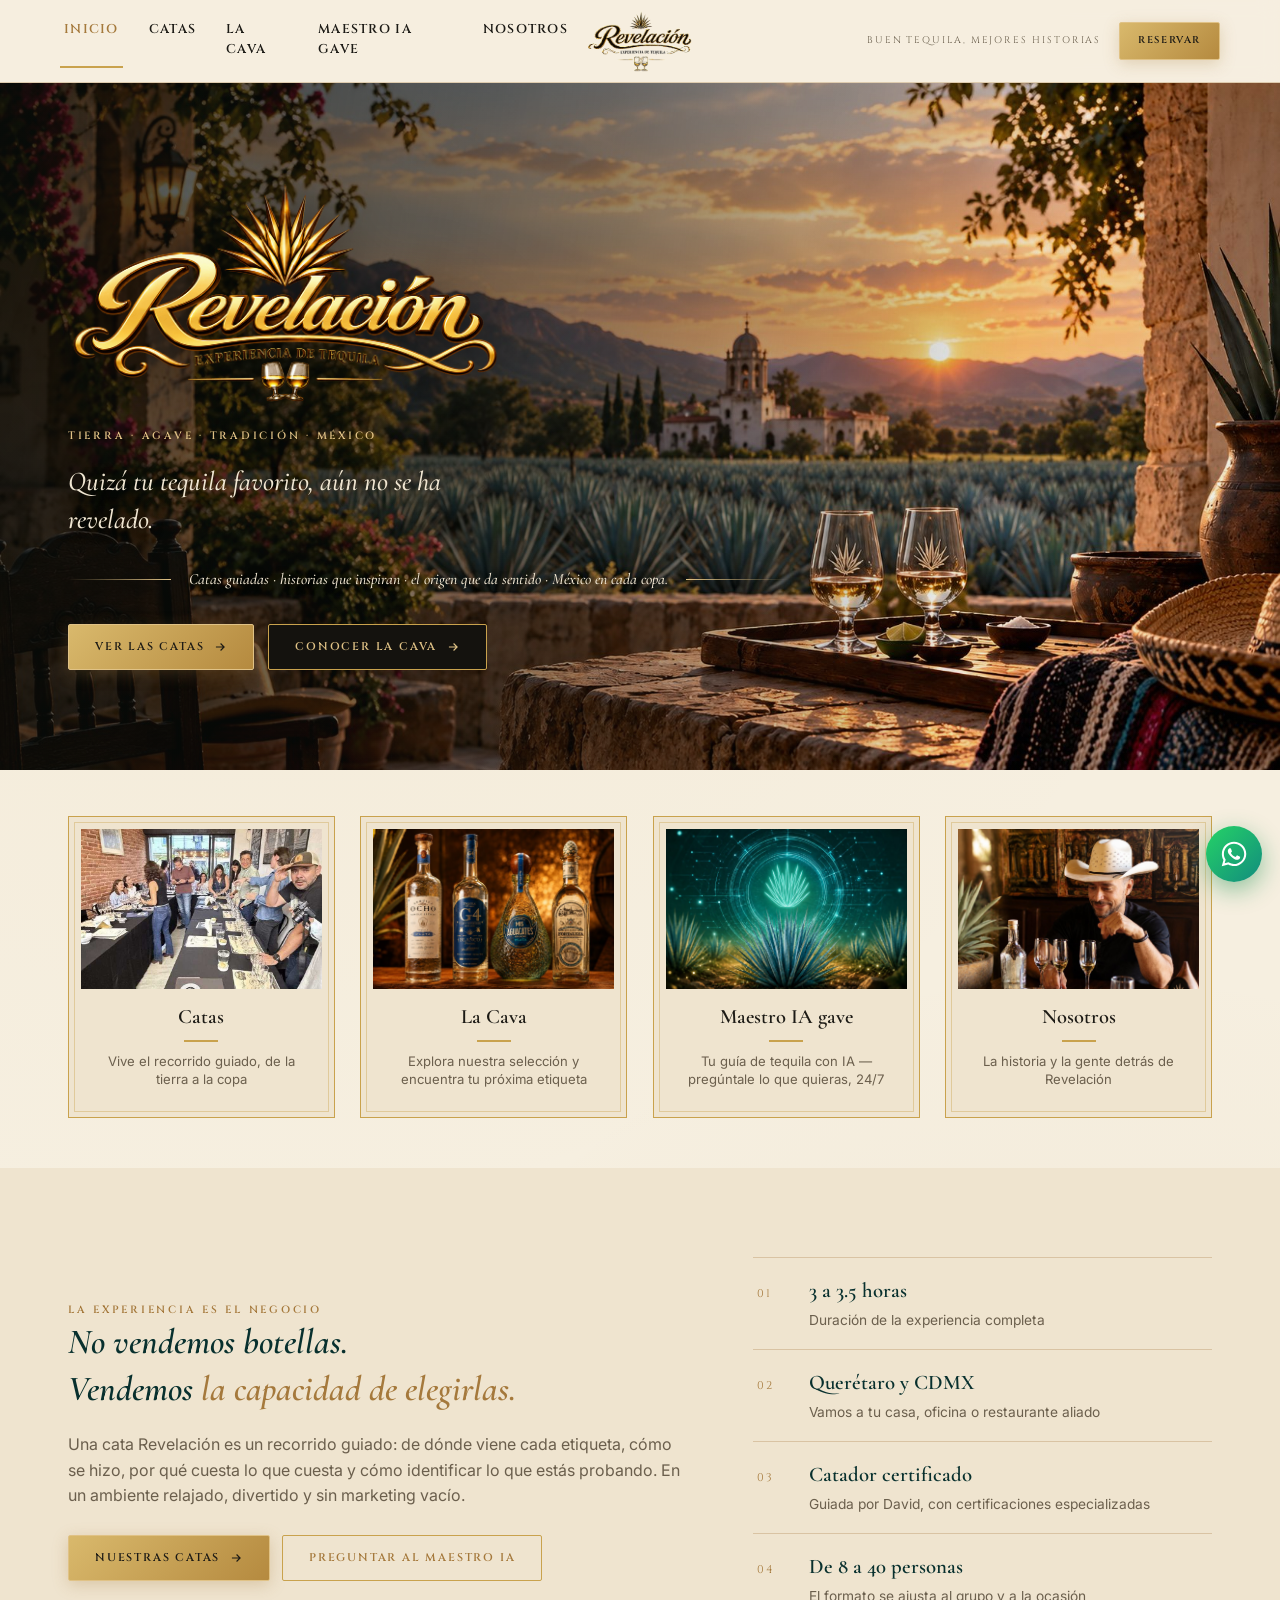
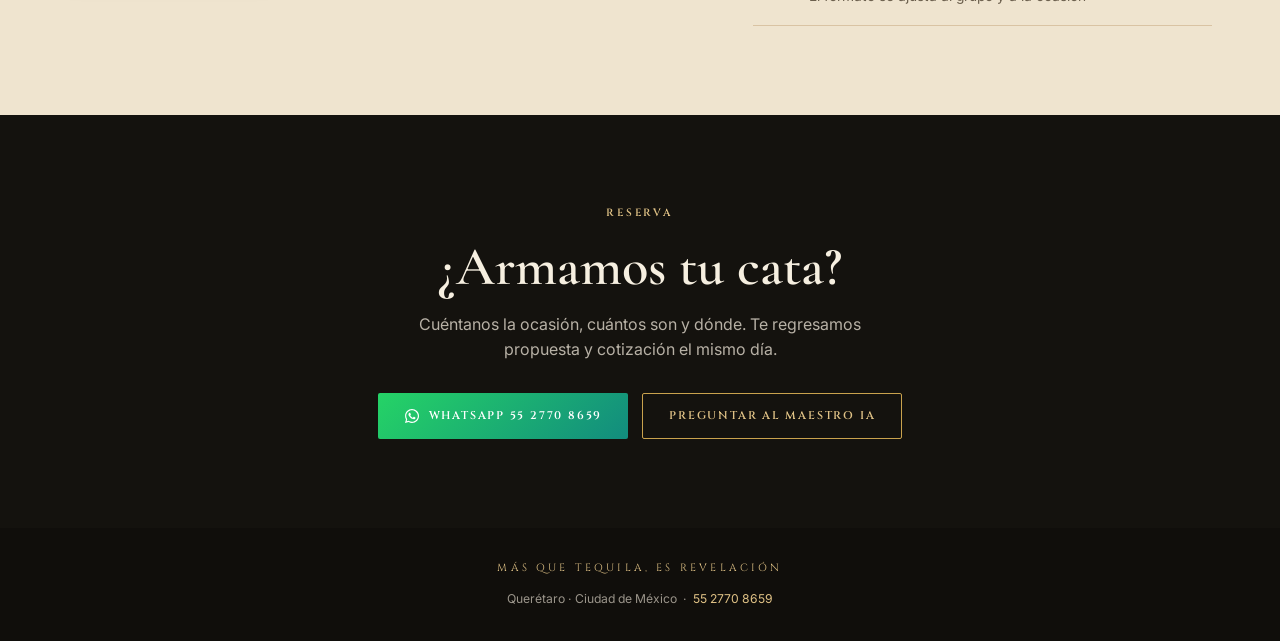
==== index.html @ cdc4728d "Add files via upload" ====
<!DOCTYPE html>
<html lang="es-MX">
<head>
<meta charset="UTF-8">
<meta name="viewport" content="width=device-width, initial-scale=1.0">
<title>Revelación — Experiencia de Tequila</title>
<meta name="description" content="Catas de tequila privadas, corporativas y a la medida en Querétaro y CDMX. Etiquetas con historia, carácter y origen.">
<link rel="canonical" href="https://www.revelacion.mx/">
<meta property="og:type" content="website">
<meta property="og:url" content="https://www.revelacion.mx/">
<meta property="og:title" content="Revelación — Experiencia de Tequila">
<meta property="og:description" content="Catas de tequila privadas, corporativas y a la medida en Querétaro y CDMX. Etiquetas con historia, carácter y origen.">
<meta property="og:image" content="https://www.revelacion.mx/images/whatsapp-thumbnail.jpg">
<meta property="og:image:width" content="1756">
<meta property="og:image:height" content="920">
<meta property="og:locale" content="es_MX">
<meta name="twitter:card" content="summary_large_image">
<meta name="twitter:title" content="Revelación — Experiencia de Tequila">
<meta name="twitter:description" content="Catas de tequila privadas, corporativas y a la medida en Querétaro y CDMX. Etiquetas con historia, carácter y origen.">
<meta name="twitter:image" content="https://www.revelacion.mx/images/whatsapp-thumbnail.jpg">
<link rel="preconnect" href="https://fonts.googleapis.com">
<link rel="preconnect" href="https://fonts.gstatic.com" crossorigin>
<link href="https://fonts.googleapis.com/css2?family=Cormorant+Garamond:ital,wght@0,500;0,600;0,700;1,500;1,600;1,700&family=Inter:wght@400;500;600;700&family=Cinzel:wght@500;600&display=swap" rel="stylesheet">
<link rel="stylesheet" href="./estilo.css">
</head>
<body>

<header>
  <div class="nav">
    <nav class="nav-links">
      <a href="index.html" class="on">Inicio</a>
      <a href="experiencias-cata.html">Catas</a>
      <a href="https://cavarevelacion.netlify.app/" target="_blank" rel="noopener">La Cava</a>
      <a href="maestro-ia-agave.html">Maestro IA gave</a>
      <a href="por-que-existimos.html">Nosotros</a>
    </nav>
    <a class="nav-logo" href="index.html"><img src="./images/logo-revelacion.png" alt="Revelación — Experiencia de Tequila"></a>
    <div class="nav-right">
      <span class="nav-tag">Buen tequila, mejores historias</span>
      <a class="btn btn-gold btn-sm" href="https://wa.me/525527708659" target="_blank" rel="noopener">Reservar</a>
      <button class="menu-btn" id="menuBtn" aria-label="Menú"><span></span><span></span><span></span></button>
    </div>
  </div>
  <div id="mobile-menu">
    <a href="index.html">Inicio</a>
    <a href="experiencias-cata.html">Catas y experiencias</a>
    <a href="https://cavarevelacion.netlify.app/" target="_blank" rel="noopener">La Cava</a>
    <a href="maestro-ia-agave.html">Maestro IA gave</a>
    <a href="por-que-existimos.html">Por qué existimos</a>
    <a href="https://wa.me/525527708659" target="_blank" rel="noopener">Reservar por WhatsApp</a>
  </div>
</header>

<!-- ================= HERO ================= -->
<section class="hero tall" style="background-image:linear-gradient(100deg,rgba(10,14,10,.78) 0%,rgba(10,14,10,.46) 44%,rgba(10,14,10,.06) 76%),url(./images/hero-terraza.jpg)">
  <div class="hero-inner">
    <img class="hero-logo" src="./images/logo-hero.png" alt="Revelación — Experiencia de Tequila">
    <div class="eyebrow">Tierra · Agave · Tradición · México</div>
    <h1 class="sr-only">Catas de tequila</h1>
    <p class="lede">Quizá tu tequila favorito, aún no se ha revelado.</p>
    <div class="hero-divider"><span class="ln l"></span><span class="txt">Catas guiadas &middot; historias que inspiran &middot; el origen que da sentido &middot; M&eacute;xico en cada copa.</span><span class="ln r"></span></div>
    <div class="hero-cta">
      <a class="btn btn-gold" href="experiencias-cata.html">Ver las catas
        <svg viewBox="0 0 24 24" fill="none" stroke="currentColor" stroke-width="2"><path d="M5 12h14M13 6l6 6-6 6"/></svg>
      </a>
      <a class="btn btn-dark" href="https://cavarevelacion.netlify.app/" target="_blank" rel="noopener">Conocer la cava
        <svg viewBox="0 0 24 24" fill="none" stroke="currentColor" stroke-width="2"><path d="M5 12h14M13 6l6 6-6 6"/></svg>
      </a>
    </div>
  </div>
</section>

<!-- ================= ACCESOS ================= -->
<div class="quick">
  <div class="wrap">
    <div class="quick-grid">
      <a class="qcard" href="experiencias-cata.html">
        <div class="ph" style="background-image:url(./images/cata-mesa-invitados.jpg)"></div>
        <div class="lbl">Catas</div><div class="dash"></div>
        <div class="sub">Vive el recorrido guiado, de la tierra a la copa</div>
      </a>
      <a class="qcard" href="https://cavarevelacion.netlify.app/" target="_blank" rel="noopener">
        <div class="ph" style="background-image:url(./images/nuestra_cava.jpg);background-position:center 35%"></div>
        <div class="lbl">La Cava</div><div class="dash"></div>
        <div class="sub">Explora nuestra selección y encuentra tu próxima etiqueta</div>
      </a>
      <a class="qcard" href="maestro-ia-agave.html">
        <div class="ph" style="background-image:url(./images/maestro_ia_agave.jpg);background-position:center 55%"></div>
        <div class="lbl">Maestro IA gave</div><div class="dash"></div>
        <div class="sub">Tu guía de tequila con IA — pregúntale lo que quieras, 24/7</div>
      </a>
      <a class="qcard" href="por-que-existimos.html">
        <div class="ph" style="background-image:url(./images/porque_existimos.jpg);background-position:center 30%"></div>
        <div class="lbl">Nosotros</div><div class="dash"></div>
        <div class="sub">La historia y la gente detrás de Revelación</div>
      </a>
    </div>
  </div>
</div>

<!-- ================= TESIS (única banda de scroll) ================= -->
<section class="band band-alt">
  <div class="wrap tesis">
    <div>
      <div class="eyebrow">La experiencia es el negocio</div>
      <blockquote>No vendemos botellas.<br>Vendemos <em>la capacidad de elegirlas.</em></blockquote>
      <p class="body">Una cata Revelación es un recorrido guiado: de dónde viene cada etiqueta, cómo se hizo, por qué cuesta lo que cuesta y cómo identificar lo que estás probando. En un ambiente relajado, divertido y sin marketing vacío.</p>
      <div style="margin-top:26px;display:flex;gap:12px;flex-wrap:wrap">
        <a class="btn btn-gold" href="experiencias-cata.html">Nuestras catas
          <svg viewBox="0 0 24 24" fill="none" stroke="currentColor" stroke-width="2"><path d="M5 12h14M13 6l6 6-6 6"/></svg>
        </a>
        <a class="btn btn-ghost" href="maestro-ia-agave.html">Preguntar al Maestro IA</a>
      </div>
    </div>
    <div class="facts">
      <div class="fact"><span class="n">01</span><div><strong>3 a 3.5 horas</strong><span>Duración de la experiencia completa</span></div></div>
      <div class="fact"><span class="n">02</span><div><strong>Querétaro y CDMX</strong><span>Vamos a tu casa, oficina o restaurante aliado</span></div></div>
      <div class="fact"><span class="n">03</span><div><strong>Catador certificado</strong><span>Guiada por David, con certificaciones especializadas</span></div></div>
      <div class="fact"><span class="n">04</span><div><strong>De 8 a 40 personas</strong><span>El formato se ajusta al grupo y a la ocasión</span></div></div>
    </div>
  </div>
</section>

<!-- ================= CTA FINAL ================= -->
<section class="band-ink">
  <div class="wrap cta-final">
    <div class="eyebrow">Reserva</div>
    <h2>¿Armamos tu cata?</h2>
    <p>Cuéntanos la ocasión, cuántos son y dónde. Te regresamos propuesta y cotización el mismo día.</p>
    <div class="row">
      <a class="btn btn-wsp" href="https://wa.me/525527708659?text=Hola%2C%20quiero%20informaci%C3%B3n%20de%20una%20cata%20Revelaci%C3%B3n" target="_blank" rel="noopener">
        <svg viewBox="0 0 448 512" fill="#fff" style="width:16px;height:16px"><path d="M380.9 97.1C339 55.1 283.2 32 223.9 32c-122.4 0-222 99.6-222 222 0 39.1 10.2 77.3 29.6 111L0 480l117.7-30.9c32.4 17.7 68.9 27 106.1 27h.1c122.3 0 224.1-99.6 224.1-222 0-59.3-25.2-115-67.1-157zm-157 341.6c-33.2 0-65.7-8.9-94-25.7l-6.7-4-69.8 18.3L72 359.6l-4.4-7c-18.5-29.4-28.2-63.3-28.2-98.2 0-101.7 82.8-184.5 184.6-184.5 49.3 0 95.6 19.2 130.4 54.1 34.8 34.9 56.2 81.2 56.1 130.5 0 101.8-84.9 184.6-186.6 184.6zm101.2-138.2c-5.5-2.8-32.8-16.2-37.9-18-5.1-1.9-8.8-2.8-12.5 2.8-3.7 5.6-14.3 18-17.6 21.8-3.2 3.7-6.5 4.2-12 1.4-32.6-16.3-54-29.1-75.5-66-5.7-9.8 5.7-9.1 16.3-30.3 1.8-3.7.9-6.9-.5-9.7-1.4-2.8-12.5-30.1-17.1-41.2-4.5-10.8-9.1-9.3-12.5-9.5-3.2-.2-6.9-.2-10.6-.2-3.7 0-9.7 1.4-14.8 6.9-5.1 5.6-19.4 19-19.4 46.3 0 27.3 19.9 53.7 22.6 57.4 2.8 3.7 39.1 59.7 94.8 83.8 35.2 15.2 49 16.5 66.6 13.9 10.7-1.6 32.8-13.4 37.4-26.4 4.6-13 4.6-24.1 3.2-26.4-1.3-2.5-5-3.9-10.5-6.6z"/></svg>
        WhatsApp 55 2770 8659
      </a>
      <a class="btn btn-dark" href="maestro-ia-agave.html" style="border-color:var(--gold)">Preguntar al Maestro IA</a>
    </div>
  </div>
</section>

<footer>
  <div class="wrap">
    <div class="lockup">Más que tequila, es Revelación</div>
    <div class="meta">Querétaro · Ciudad de México &nbsp;·&nbsp; <a href="https://wa.me/525527708659" target="_blank" rel="noopener">55 2770 8659</a></div>
  </div>
</footer>

<a class="wsp-float" href="https://wa.me/525527708659" target="_blank" rel="noopener" aria-label="WhatsApp">
  <svg viewBox="0 0 448 512"><path d="M380.9 97.1C339 55.1 283.2 32 223.9 32c-122.4 0-222 99.6-222 222 0 39.1 10.2 77.3 29.6 111L0 480l117.7-30.9c32.4 17.7 68.9 27 106.1 27h.1c122.3 0 224.1-99.6 224.1-222 0-59.3-25.2-115-67.1-157zm-157 341.6c-33.2 0-65.7-8.9-94-25.7l-6.7-4-69.8 18.3L72 359.6l-4.4-7c-18.5-29.4-28.2-63.3-28.2-98.2 0-101.7 82.8-184.5 184.6-184.5 49.3 0 95.6 19.2 130.4 54.1 34.8 34.9 56.2 81.2 56.1 130.5 0 101.8-84.9 184.6-186.6 184.6zm101.2-138.2c-5.5-2.8-32.8-16.2-37.9-18-5.1-1.9-8.8-2.8-12.5 2.8-3.7 5.6-14.3 18-17.6 21.8-3.2 3.7-6.5 4.2-12 1.4-32.6-16.3-54-29.1-75.5-66-5.7-9.8 5.7-9.1 16.3-30.3 1.8-3.7.9-6.9-.5-9.7-1.4-2.8-12.5-30.1-17.1-41.2-4.5-10.8-9.1-9.3-12.5-9.5-3.2-.2-6.9-.2-10.6-.2-3.7 0-9.7 1.4-14.8 6.9-5.1 5.6-19.4 19-19.4 46.3 0 27.3 19.9 53.7 22.6 57.4 2.8 3.7 39.1 59.7 94.8 83.8 35.2 15.2 49 16.5 66.6 13.9 10.7-1.6 32.8-13.4 37.4-26.4 4.6-13 4.6-24.1 3.2-26.4-1.3-2.5-5-3.9-10.5-6.6z"/></svg>
</a>

<script>
  var mb=document.getElementById('menuBtn'),mm=document.getElementById('mobile-menu');
  mb.addEventListener('click',function(){mm.classList.toggle('open')});
</script>
</body>
</html>
---- estilo.css ----
/* ============================================================
   Revelación — hoja de estilo compartida del portal
   Se usa en index.html, experiencias-cata.html, por-que-existimos.html
   ============================================================ */
:root{
  --cream:#f6efe0; --cream-2:#efe4cf; --cream-3:#e6d8bd;
  --ink:#1c1a15; --teal:#08302e; --teal-2:#0b4b48;
  --gold:#c9a24d; --gold-lt:#e0c286; --gold-dk:#a5793c;
  --muted:#6b5f4d; --line:rgba(165,121,60,.30);
  --maxw:1240px;
}
*{margin:0;padding:0;box-sizing:border-box}
html{-webkit-text-size-adjust:100%}
body{
  background-color:var(--cream);
  background-image:
    radial-gradient(circle at 20% 10%, rgba(201,162,77,.06) 0, transparent 45%),
    radial-gradient(circle at 85% 80%, rgba(165,121,60,.07) 0, transparent 40%);
  color:var(--ink); font-family:'Inter',system-ui,sans-serif;
  line-height:1.6; overflow-x:hidden;
}
img{max-width:100%;display:block}
a{color:inherit;text-decoration:none}

.wrap{max-width:var(--maxw);margin:0 auto;padding:0 clamp(20px,5vw,48px)}
.eyebrow{font-family:'Cinzel',serif;font-weight:600;letter-spacing:.26em;text-transform:uppercase;font-size:.66rem;color:var(--gold-dk)}
h1,h2,h3,.serif{font-family:'Cormorant Garamond',serif;font-weight:600;line-height:1.1}

/* ---------- NAV ---------- */
header{position:sticky;top:0;z-index:100;background:rgba(246,239,224,.94);backdrop-filter:blur(10px);border-bottom:1px solid var(--line)}
.nav{max-width:var(--maxw);margin:0 auto;padding:10px clamp(16px,4vw,40px);display:flex;align-items:center;justify-content:space-between;gap:16px}
.nav-links{display:flex;gap:22px;flex:1}
.nav-links a{font-family:'Cinzel',serif;font-size:.8rem;font-weight:600;letter-spacing:.1em;text-transform:uppercase;color:var(--ink);padding:6px 4px;border-bottom:2px solid transparent;transition:.25s}
.nav-links a:hover,.nav-links a.on{color:var(--gold-dk);border-bottom-color:var(--gold)}
.hero-logo{width:clamp(260px,34vw,440px);height:auto;margin-bottom:26px;filter:drop-shadow(0 6px 30px rgba(0,0,0,.55))}
.sr-only{position:absolute;width:1px;height:1px;padding:0;margin:-1px;overflow:hidden;clip:rect(0,0,0,0);white-space:nowrap;border:0}
.nav-logo{flex:0 0 auto}
.nav-logo img{height:62px;width:auto}
.nav-right{flex:1;display:flex;justify-content:flex-end;align-items:center;gap:18px}
.nav-tag{font-family:'Cinzel',serif;font-size:.6rem;letter-spacing:.2em;text-transform:uppercase;color:var(--muted);white-space:nowrap}
.menu-btn{display:none;background:none;border:none;cursor:pointer;padding:8px}
.menu-btn span{display:block;width:24px;height:2px;background:var(--ink);margin:5px 0}
#mobile-menu{display:none;border-top:1px solid var(--line);background:var(--cream)}
#mobile-menu a{display:block;padding:15px clamp(20px,6vw,40px);font-family:'Cinzel',serif;font-size:.72rem;letter-spacing:.18em;text-transform:uppercase;border-bottom:1px solid var(--line);color:var(--teal)}
#mobile-menu.open{display:block}

/* ---------- BOTONES ---------- */
.btn{display:inline-flex;align-items:center;justify-content:center;gap:9px;font-family:'Cinzel',serif;font-size:.7rem;letter-spacing:.16em;text-transform:uppercase;font-weight:600;padding:13px 26px;border-radius:2px;transition:.25s;white-space:nowrap}
.btn svg{width:14px;height:14px;flex:none}
.btn-gold{background:linear-gradient(135deg,#d9b96c,#b58a3f);color:#1c1a15;border:1px solid var(--gold-lt);box-shadow:0 4px 16px rgba(165,121,60,.28)}
.btn-gold:hover{transform:translateY(-2px);box-shadow:0 8px 22px rgba(165,121,60,.4)}
.btn-dark{background:#14120e;color:var(--gold-lt);border:1px solid var(--gold)}
.btn-dark:hover{background:#221e17;transform:translateY(-2px)}
.btn-ghost{background:transparent;color:var(--gold-dk);border:1px solid var(--gold)}
.btn-ghost:hover{background:rgba(201,162,77,.12)}
.btn-wsp{background:linear-gradient(135deg,#25D366,#128C7E);color:#fff;border:none}
.btn-wsp:hover{transform:translateY(-2px)}
.btn-sm{padding:10px 18px;font-size:.62rem}

/* ---------- HERO ---------- */
.hero{position:relative;display:flex;align-items:center;background-size:cover;background-position:center 60%}
.hero.tall{min-height:min(74vh,700px)}
.hero.short{min-height:min(42vh,380px)}
.hero-inner{max-width:var(--maxw);margin:0 auto;width:100%;padding:clamp(50px,8vw,100px) clamp(20px,5vw,48px)}
.hero .eyebrow{color:var(--gold-lt)}
.hero h1{font-size:clamp(2.7rem,7vw,5.4rem);color:#f7f0e0;margin:18px 0 6px;letter-spacing:-.01em;font-weight:700;text-shadow:0 3px 24px rgba(0,0,0,.5)}
.hero.short h1{font-size:clamp(2.2rem,5vw,3.8rem)}
.hero .bar{width:120px;height:3px;background:var(--gold);margin:14px 0 22px}
.hero p.lede{font-family:'Cormorant Garamond',serif;font-style:italic;font-weight:500;font-size:clamp(1.2rem,2.4vw,1.7rem);color:#f0e6d2;max-width:32ch;line-height:1.4;text-shadow:0 2px 14px rgba(0,0,0,.55);margin-top:18px}
.hero-cta{display:flex;gap:14px;flex-wrap:wrap;margin-top:32px}
.hero-divider{display:flex;align-items:center;gap:18px;margin-top:28px;max-width:720px}
.hero-divider .ln{flex:1;height:1px}
.hero-divider .ln.l{background:linear-gradient(90deg,transparent,var(--gold-lt))}
.hero-divider .ln.r{background:linear-gradient(90deg,var(--gold-lt),transparent)}
.hero-divider .txt{font-family:'Cormorant Garamond',serif;font-style:italic;font-weight:500;font-size:clamp(.78rem,1.5vw,.98rem);color:#f0e6d2;white-space:nowrap;text-shadow:0 2px 10px rgba(0,0,0,.5)}
@media(max-width:820px){
  .hero-divider{max-width:100%;flex-wrap:wrap;justify-content:center;text-align:center;gap:10px}
  .hero-divider .ln{display:none}
  .hero-divider .txt{white-space:normal}
}

/* ---------- TARJETAS DE ACCESO ---------- */
.quick{padding:clamp(28px,4vw,46px) 0 clamp(30px,4vw,50px)}
.quick-grid{display:grid;grid-template-columns:repeat(4,1fr);gap:clamp(14px,2vw,26px)}
.qcard{position:relative;background:var(--cream-2);border:1px solid var(--gold);padding:12px;transition:transform .3s,box-shadow .3s}
.qcard::after{content:"";position:absolute;inset:5px;border:1px solid rgba(201,162,77,.4);pointer-events:none}
.qcard:hover{transform:translateY(-4px);box-shadow:0 14px 34px rgba(90,66,30,.22)}
.qcard .ph{height:clamp(110px,13vw,160px);background-size:cover;background-position:center}
.qcard .lbl{text-align:center;padding:12px 6px 6px;font-family:'Cormorant Garamond',serif;font-size:clamp(1.05rem,1.6vw,1.4rem);font-weight:600;color:var(--ink)}
.qcard .dash{width:34px;height:2px;background:var(--gold);margin:0 auto 10px}
.qcard .sub{text-align:center;padding:0 14px 16px;font-family:'Inter',sans-serif;font-size:.82rem;line-height:1.4;color:var(--muted);min-height:2.8em}

/* ---------- SECCIONES ---------- */
section.band{padding:clamp(54px,7vw,96px) 0}
.band-dark{background:var(--teal);color:var(--cream)}
.band-ink{background:#14120e;color:var(--cream)}
.band-alt{background:var(--cream-2)}
.sec-head{max-width:760px;margin-bottom:clamp(30px,4vw,50px)}
.sec-head h2{font-size:clamp(2rem,4.4vw,3.2rem);margin:14px 0 16px}
.sec-head p{font-size:1.02rem;color:var(--muted);max-width:62ch}
.band-dark .sec-head p,.band-ink .sec-head p{color:rgba(246,239,224,.75)}
.band-dark .eyebrow,.band-ink .eyebrow{color:var(--gold-lt)}
.band-dark .sec-head h2,.band-ink .sec-head h2{color:var(--cream)}

.tesis{display:grid;grid-template-columns:1.15fr .85fr;gap:clamp(30px,5vw,70px);align-items:center}
.tesis blockquote{font-family:'Cormorant Garamond',serif;font-style:italic;font-weight:600;font-size:clamp(1.5rem,3vw,2.2rem);line-height:1.32;color:var(--teal)}
.tesis blockquote em{color:var(--gold-dk);font-style:italic}
.tesis .body{margin-top:20px;color:var(--muted);font-size:1rem}
.facts{border-top:1px solid var(--line)}
.fact{display:flex;gap:18px;padding:16px 4px;border-bottom:1px solid var(--line);align-items:baseline}
.fact .n{font-family:'Cinzel',serif;font-size:.7rem;color:var(--gold-dk);letter-spacing:.16em;flex:0 0 34px}
.fact strong{font-family:'Cormorant Garamond',serif;font-size:1.3rem;font-weight:600;display:block;color:var(--teal)}
.fact span{font-size:.86rem;color:var(--muted)}

/* formatos */
.formatos{display:grid;grid-template-columns:repeat(3,1fr);gap:clamp(18px,2.4vw,30px)}
.fcard{background:var(--cream);border:1px solid var(--line);display:flex;flex-direction:column;overflow:hidden;transition:.3s}
.fcard:hover{transform:translateY(-4px);box-shadow:0 18px 40px rgba(90,66,30,.2);border-color:var(--gold)}
.fcard .img{height:190px;background-size:cover;background-position:center}
.fcard .in{padding:24px 24px 26px;display:flex;flex-direction:column;flex:1}
.fcard h3{font-size:1.6rem;margin:10px 0 8px;color:var(--teal)}
.fcard .who{font-size:.82rem;color:var(--gold-dk);font-weight:600;letter-spacing:.04em}
.fcard ul{list-style:none;margin:14px 0 20px;display:grid;gap:8px}
.fcard li{position:relative;padding-left:18px;font-size:.9rem;color:var(--muted)}
.fcard li::before{content:"";position:absolute;left:0;top:.55em;width:7px;height:7px;border:1px solid var(--gold);transform:rotate(45deg)}
.fcard .foot{margin-top:auto}

.incluye{margin-top:clamp(32px,4vw,50px);border:1px solid var(--line);background:var(--cream);padding:clamp(26px,3.4vw,40px)}
.incluye h3{font-size:1.7rem;color:var(--teal);margin-bottom:20px}
.inc-grid{display:grid;grid-template-columns:repeat(5,1fr);gap:22px}
.inc-item .k{font-family:'Cinzel',serif;font-size:.62rem;letter-spacing:.18em;color:var(--gold-dk);display:block;margin-bottom:6px}
.inc-item p{font-size:.9rem;color:var(--muted)}

/* video */
.video-block{border:1px solid var(--gold);padding:10px;background:rgba(246,239,224,.06)}
.video-poster{position:relative;aspect-ratio:16/9;background-size:cover;background-position:center;background-color:#000;display:flex;align-items:center;justify-content:center;cursor:pointer}
.video-poster::after{content:"";position:absolute;inset:0;background:rgba(10,16,14,.35);transition:.3s}
.video-poster:hover::after{background:rgba(10,16,14,.18)}
.video-poster.playing::after{display:none}
.video-poster iframe{position:absolute;inset:0;width:100%;height:100%;border:0}
.play{position:relative;z-index:2;width:84px;height:84px;border-radius:50%;border:1px solid var(--gold-lt);background:rgba(20,18,14,.55);display:flex;align-items:center;justify-content:center;transition:.3s}
.play:hover{background:var(--gold);transform:scale(1.06)}
.play svg{width:26px;height:26px;fill:var(--gold-lt);margin-left:4px}
.play:hover svg{fill:#14120e}

.split{display:grid;grid-template-columns:1fr 1fr;gap:clamp(28px,4.5vw,64px);align-items:center}
.split .media{border:1px solid var(--gold);padding:10px}
.split .media .ph{aspect-ratio:4/3;background-size:cover;background-position:center}
.split h2{font-size:clamp(2rem,4.4vw,3.2rem);margin:14px 0 16px;color:var(--teal)}
.split p{color:var(--muted)}
.band-dark .split h2{color:var(--cream)}
.band-dark .split p{color:rgba(246,239,224,.78)}

.ia-glow{color:#8ff3ec;text-shadow:0 0 6px rgba(111,240,232,.9),0 0 16px rgba(111,240,232,.5),0 0 32px rgba(111,240,232,.25)}

/* CTA final */
.cta-final{text-align:center;padding:clamp(56px,7vw,96px) 0}
.cta-final h2{font-size:clamp(2rem,4.6vw,3.4rem);color:var(--cream);margin:16px 0 14px}
.cta-final p{color:rgba(246,239,224,.72);max-width:52ch;margin:0 auto 30px}
.cta-final .row{display:flex;gap:14px;justify-content:center;flex-wrap:wrap}

footer{background:#100e0b;color:rgba(246,239,224,.6);padding:32px 0;text-align:center}
footer .lockup{font-family:'Cinzel',serif;font-size:.66rem;letter-spacing:.3em;text-transform:uppercase;color:var(--gold-lt)}
footer .meta{font-size:.76rem;margin-top:12px}
footer a{color:var(--gold-lt)}

.wsp-float{position:fixed;right:18px;bottom:18px;z-index:90;width:56px;height:56px;border-radius:50%;background:linear-gradient(135deg,#25D366,#128C7E);display:flex;align-items:center;justify-content:center;box-shadow:0 8px 24px rgba(18,140,74,.45)}
.wsp-float svg{width:28px;height:28px;fill:#fff}

/* ---------- RESPONSIVE ---------- */
@media(max-width:1000px){
  .quick-grid{grid-template-columns:repeat(2,1fr)}
  .formatos{grid-template-columns:1fr}
  .inc-grid{grid-template-columns:repeat(2,1fr)}
  .tesis,.split{grid-template-columns:1fr}
  .split .media{order:-1}
}
@media(max-width:820px){
  .nav-links,.nav-tag{display:none}
  .menu-btn{display:block}
  .nav{padding:8px 20px}
  .nav-logo img{height:46px}
  .nav-right{flex:0 0 auto;gap:10px}
  .hero.tall{min-height:auto}
  .hero-inner{padding:64px 20px 56px}
  .hero p.lede{max-width:100%}
  .hero-cta .btn{flex:1 1 100%}
}
@media(max-width:560px){
  .quick-grid{gap:12px}
  .inc-grid{grid-template-columns:1fr}
  .btn{padding:14px 20px}
}
@media(prefers-reduced-motion:reduce){*{transition:none!important}}
@media(max-width:820px){ .founders-grid{grid-template-columns:1fr!important} }
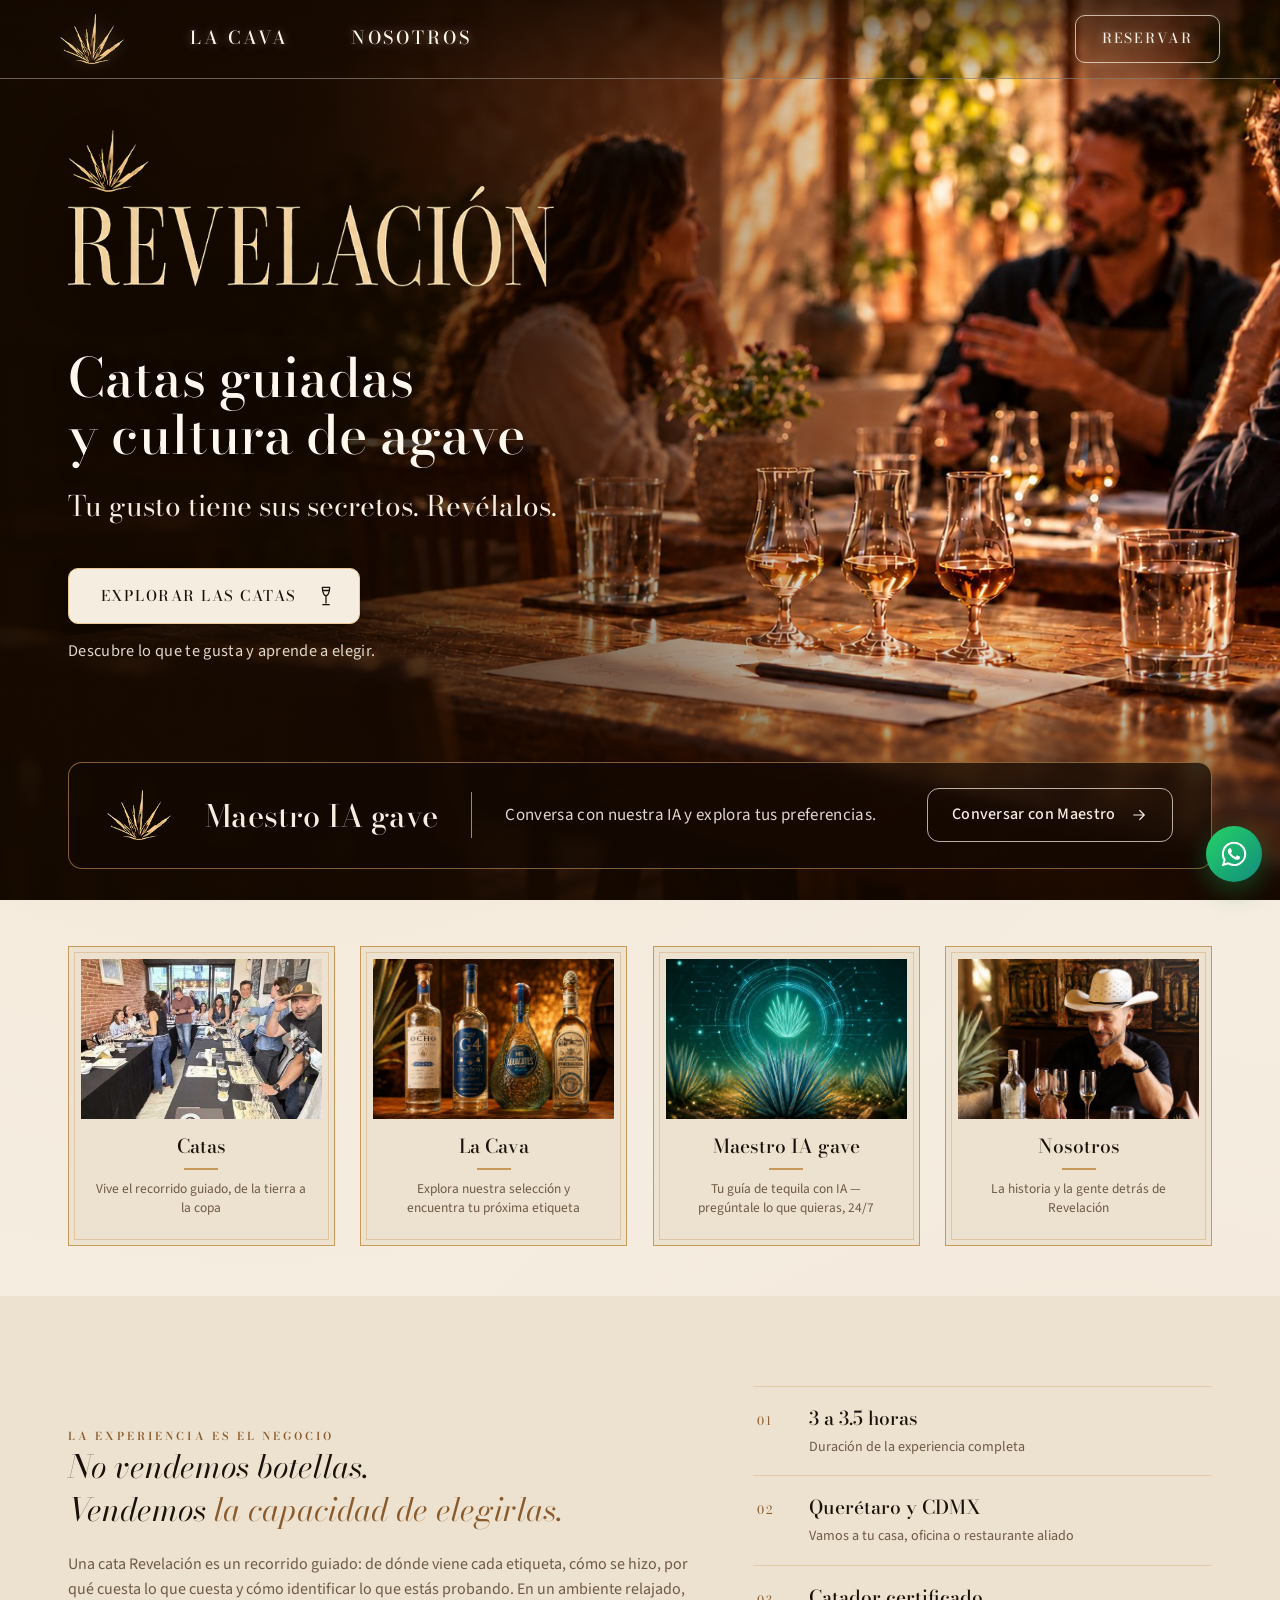
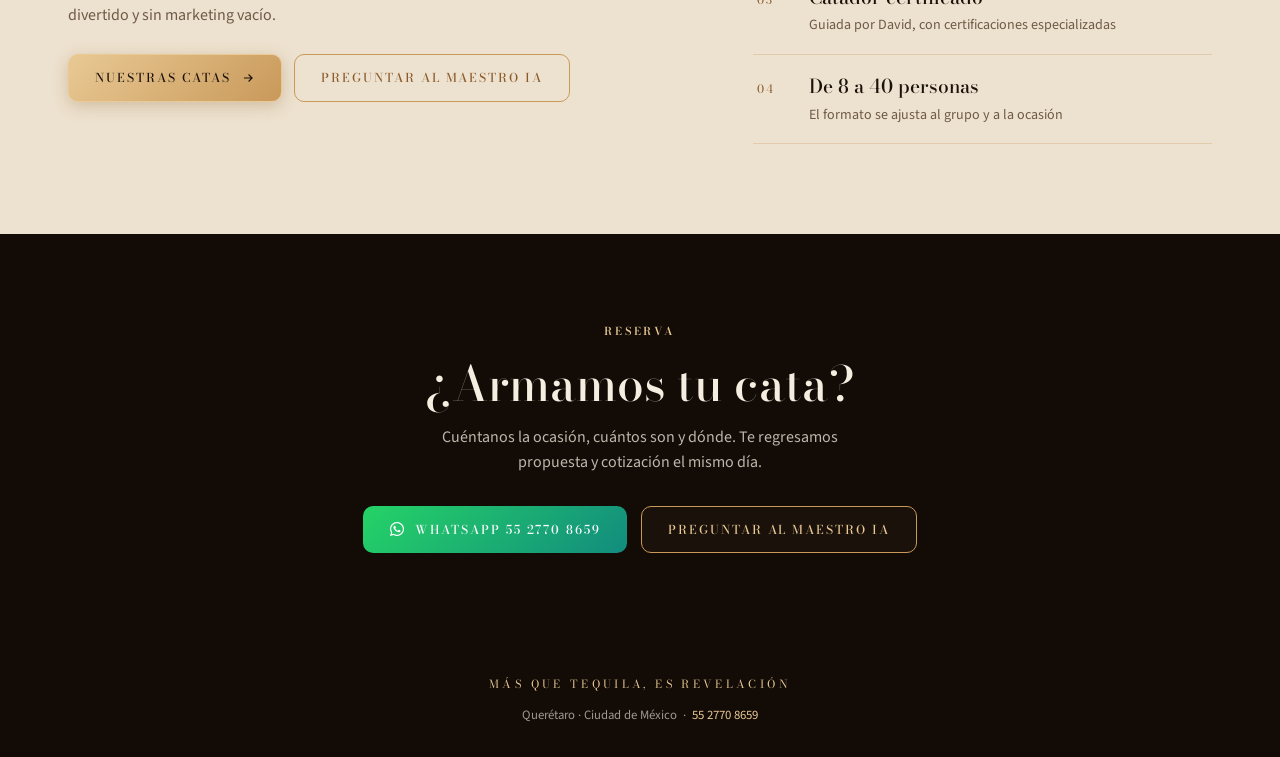
==== commit f5bb7b1e: "Rediseño 2026: portada nueva, paleta y tipografías (páginas y estilos)" ====
--- a/index.html
+++ b/index.html
@@ -20,51 +20,43 @@
 <meta name="twitter:image" content="https://www.revelacion.mx/images/whatsapp-thumbnail.jpg">
 <link rel="preconnect" href="https://fonts.googleapis.com">
 <link rel="preconnect" href="https://fonts.gstatic.com" crossorigin>
-<link href="https://fonts.googleapis.com/css2?family=Cormorant+Garamond:ital,wght@0,500;0,600;0,700;1,500;1,600;1,700&family=Inter:wght@400;500;600;700&family=Cinzel:wght@500;600&display=swap" rel="stylesheet">
+<link href="https://fonts.googleapis.com/css2?family=Bodoni+Moda:ital,opsz,wght@0,6..96,400..800;1,6..96,400..800&family=Source+Sans+3:ital,wght@0,300..700;1,300..700&display=swap" rel="stylesheet">
 <link rel="stylesheet" href="./estilo.css">
 </head>
-<body>
+<body class="home">
 
 <header>
   <div class="nav">
-    <nav class="nav-links">
-      <a href="index.html" class="on">Inicio</a>
-      <a href="experiencias-cata.html">Catas</a>
+    <a class="nav-home" href="index.html" aria-label="Inicio — Revelación"><img src="./images/agave-icono.png" alt="" width="102" height="79"></a>
+    <nav class="nav-links" aria-label="Principal">
       <a href="https://cavarevelacion.netlify.app/" target="_blank" rel="noopener">La Cava</a>
-      <a href="maestro-ia-agave.html">Maestro IA gave</a>
       <a href="por-que-existimos.html">Nosotros</a>
     </nav>
-    <a class="nav-logo" href="index.html"><img src="./images/logo-revelacion.png" alt="Revelación — Experiencia de Tequila"></a>
-    <div class="nav-right">
-      <span class="nav-tag">Buen tequila, mejores historias</span>
-      <a class="btn btn-gold btn-sm" href="https://wa.me/525527708659" target="_blank" rel="noopener">Reservar</a>
-      <button class="menu-btn" id="menuBtn" aria-label="Menú"><span></span><span></span><span></span></button>
-    </div>
-  </div>
-  <div id="mobile-menu">
-    <a href="index.html">Inicio</a>
-    <a href="experiencias-cata.html">Catas y experiencias</a>
-    <a href="https://cavarevelacion.netlify.app/" target="_blank" rel="noopener">La Cava</a>
-    <a href="maestro-ia-agave.html">Maestro IA gave</a>
-    <a href="por-que-existimos.html">Por qué existimos</a>
-    <a href="https://wa.me/525527708659" target="_blank" rel="noopener">Reservar por WhatsApp</a>
+    <a class="btn btn-outline btn-sm" href="https://wa.me/525527708659?text=Hola%2C%20quiero%20reservar%20una%20cata%20Revelaci%C3%B3n" target="_blank" rel="noopener">Reservar</a>
   </div>
 </header>
 
 <!-- ================= HERO ================= -->
-<section class="hero tall" style="background-image:linear-gradient(100deg,rgba(10,14,10,.78) 0%,rgba(10,14,10,.46) 44%,rgba(10,14,10,.06) 76%),url(./images/hero-terraza.jpg)">
+<section class="hero hero-home">
   <div class="hero-inner">
-    <img class="hero-logo" src="./images/logo-hero.png" alt="Revelación — Experiencia de Tequila">
-    <div class="eyebrow">Tierra · Agave · Tradición · México</div>
-    <h1 class="sr-only">Catas de tequila</h1>
-    <p class="lede">Quizá tu tequila favorito, aún no se ha revelado.</p>
-    <div class="hero-divider"><span class="ln l"></span><span class="txt">Catas guiadas &middot; historias que inspiran &middot; el origen que da sentido &middot; M&eacute;xico en cada copa.</span><span class="ln r"></span></div>
-    <div class="hero-cta">
-      <a class="btn btn-gold" href="experiencias-cata.html">Ver las catas
-        <svg viewBox="0 0 24 24" fill="none" stroke="currentColor" stroke-width="2"><path d="M5 12h14M13 6l6 6-6 6"/></svg>
+    <img class="hero-logo" src="./images/logo-revelacion-2026.png" alt="Revelación" width="622" height="201">
+    <h1 class="hero-title">Catas guiadas<br>y cultura de agave</h1>
+    <p class="hero-slogan">Tu gusto tiene sus secretos. Revélalos.</p>
+    <div class="hero-cta-home">
+      <a class="btn btn-cream btn-lg" href="experiencias-cata.html">Explorar las catas
+        <svg class="ico-copa" viewBox="0 0 24 24" fill="none" stroke="currentColor" stroke-width="1.4" stroke-linecap="round" stroke-linejoin="round" aria-hidden="true"><path d="M8 2.5h8c0 3.2-.5 5.8-1.6 7.4-.8 1.2-1.5 1.8-2.4 1.8s-1.6-.6-2.4-1.8C8.5 8.3 8 5.7 8 2.5z"/><path d="M8.3 6h7.4M12 11.7v8M8.5 21.5h7"/></svg>
       </a>
-      <a class="btn btn-dark" href="https://cavarevelacion.netlify.app/" target="_blank" rel="noopener">Conocer la cava
-        <svg viewBox="0 0 24 24" fill="none" stroke="currentColor" stroke-width="2"><path d="M5 12h14M13 6l6 6-6 6"/></svg>
+      <p class="hero-note">Descubre lo que te gusta y aprende a elegir.</p>
+    </div>
+  </div>
+  <div class="wrap hero-band-wrap">
+    <div class="maestro-band">
+      <img src="./images/agave-icono.png" alt="" width="102" height="79">
+      <span class="mb-title">Maestro IA gave</span>
+      <span class="mb-div" aria-hidden="true"></span>
+      <p class="mb-text">Conversa con nuestra IA y explora tus preferencias.</p>
+      <a class="btn btn-outline btn-band" href="maestro-ia-agave.html">Conversar con Maestro
+        <svg viewBox="0 0 24 24" fill="none" stroke="currentColor" stroke-width="1.6" stroke-linecap="round" aria-hidden="true"><path d="M5 12h14M13 6l6 6-6 6"/></svg>
       </a>
     </div>
   </div>
@@ -149,8 +141,9 @@
 </a>
 
 <script>
+  var hd=document.querySelector('header');function sc(){hd.classList.toggle('scrolled',window.scrollY>40)}sc();window.addEventListener('scroll',sc,{passive:true});
   var mb=document.getElementById('menuBtn'),mm=document.getElementById('mobile-menu');
-  mb.addEventListener('click',function(){mm.classList.toggle('open')});
+  if(mb)mb.addEventListener('click',function(){mm.classList.toggle('open')});
 </script>
 </body>
 </html>
--- a/estilo.css
+++ b/estilo.css
@@ -1,12 +1,21 @@
 /* ============================================================
    Revelación — hoja de estilo compartida del portal
    Se usa en index.html, experiencias-cata.html, por-que-existimos.html
+   Identidad 2026: espresso + oro + marfil, acento azul agave
    ============================================================ */
 :root{
-  --cream:#f6efe0; --cream-2:#efe4cf; --cream-3:#e6d8bd;
-  --ink:#1c1a15; --teal:#08302e; --teal-2:#0b4b48;
-  --gold:#c9a24d; --gold-lt:#e0c286; --gold-dk:#a5793c;
-  --muted:#6b5f4d; --line:rgba(165,121,60,.30);
+  /* Paleta institucional */
+  --espresso:#1A110A; --espresso-2:#2A1A0F; --espresso-3:#120B06;
+  --cream:#F5EDE0; --cream-2:#EDE2CF; --cream-3:#E2D3BA;
+  --gold:#C9995A; --gold-lt:#E9C994; --gold-dk:#8A5A2B;
+  --agave:#6199B0; --agave-lt:#8DB9CC; --agave-dk:#3F6F84;
+  --muted:#6E5A46; --line:rgba(201,153,90,.32);
+  /* Alias de la paleta anterior (los usan estilos en línea) */
+  --ink:var(--espresso); --teal:var(--espresso); --teal-2:var(--espresso-2);
+  /* Tipografía */
+  --serif:'Bodoni Moda',Georgia,serif;
+  --caps:'Bodoni Moda',Georgia,serif;
+  --sans:'Source Sans 3',system-ui,sans-serif;
   --maxw:1240px;
 }
 *{margin:0;padding:0;box-sizing:border-box}
@@ -14,48 +23,44 @@
 body{
   background-color:var(--cream);
   background-image:
-    radial-gradient(circle at 20% 10%, rgba(201,162,77,.06) 0, transparent 45%),
-    radial-gradient(circle at 85% 80%, rgba(165,121,60,.07) 0, transparent 40%);
-  color:var(--ink); font-family:'Inter',system-ui,sans-serif;
+    radial-gradient(circle at 20% 10%, rgba(201,153,90,.07) 0, transparent 45%),
+    radial-gradient(circle at 85% 80%, rgba(138,90,43,.06) 0, transparent 40%);
+  color:var(--ink); font-family:var(--sans);
   line-height:1.6; overflow-x:hidden;
 }
 img{max-width:100%;display:block}
 a{color:inherit;text-decoration:none}
 
 .wrap{max-width:var(--maxw);margin:0 auto;padding:0 clamp(20px,5vw,48px)}
-.eyebrow{font-family:'Cinzel',serif;font-weight:600;letter-spacing:.26em;text-transform:uppercase;font-size:.66rem;color:var(--gold-dk)}
-h1,h2,h3,.serif{font-family:'Cormorant Garamond',serif;font-weight:600;line-height:1.1}
+.eyebrow{font-family:var(--caps);font-weight:600;letter-spacing:.26em;text-transform:uppercase;font-size:.68rem;color:var(--gold-dk)}
+h1,h2,h3,.serif{font-family:var(--serif);font-weight:500;line-height:1.12}
+.sr-only{position:absolute;width:1px;height:1px;padding:0;margin:-1px;overflow:hidden;clip:rect(0,0,0,0);white-space:nowrap;border:0}
 
 /* ---------- NAV ---------- */
-header{position:sticky;top:0;z-index:100;background:rgba(246,239,224,.94);backdrop-filter:blur(10px);border-bottom:1px solid var(--line)}
-.nav{max-width:var(--maxw);margin:0 auto;padding:10px clamp(16px,4vw,40px);display:flex;align-items:center;justify-content:space-between;gap:16px}
-.nav-links{display:flex;gap:22px;flex:1}
-.nav-links a{font-family:'Cinzel',serif;font-size:.8rem;font-weight:600;letter-spacing:.1em;text-transform:uppercase;color:var(--ink);padding:6px 4px;border-bottom:2px solid transparent;transition:.25s}
-.nav-links a:hover,.nav-links a.on{color:var(--gold-dk);border-bottom-color:var(--gold)}
-.hero-logo{width:clamp(260px,34vw,440px);height:auto;margin-bottom:26px;filter:drop-shadow(0 6px 30px rgba(0,0,0,.55))}
-.sr-only{position:absolute;width:1px;height:1px;padding:0;margin:-1px;overflow:hidden;clip:rect(0,0,0,0);white-space:nowrap;border:0}
-.nav-logo{flex:0 0 auto}
-.nav-logo img{height:62px;width:auto}
-.nav-right{flex:1;display:flex;justify-content:flex-end;align-items:center;gap:18px}
-.nav-tag{font-family:'Cinzel',serif;font-size:.6rem;letter-spacing:.2em;text-transform:uppercase;color:var(--muted);white-space:nowrap}
-.menu-btn{display:none;background:none;border:none;cursor:pointer;padding:8px}
-.menu-btn span{display:block;width:24px;height:2px;background:var(--ink);margin:5px 0}
-#mobile-menu{display:none;border-top:1px solid var(--line);background:var(--cream)}
-#mobile-menu a{display:block;padding:15px clamp(20px,6vw,40px);font-family:'Cinzel',serif;font-size:.72rem;letter-spacing:.18em;text-transform:uppercase;border-bottom:1px solid var(--line);color:var(--teal)}
-#mobile-menu.open{display:block}
+header{position:sticky;top:0;z-index:100;background:rgba(26,17,10,.94);backdrop-filter:blur(10px);-webkit-backdrop-filter:blur(10px);border-bottom:1px solid rgba(233,201,148,.26)}
+.nav{max-width:var(--maxw);margin:0 auto;padding:14px clamp(16px,4vw,40px);display:flex;align-items:center;gap:clamp(18px,5vw,64px)}
+.nav-home{display:flex;align-items:center;min-height:44px;color:var(--gold-lt);flex:0 0 auto}
+.nav-home img{width:64px;height:auto;display:block;filter:drop-shadow(0 0 8px rgba(233,201,148,.35))}
+.nav-links{display:flex;gap:clamp(18px,4.5vw,64px);flex:1}
+.nav-links a{font-family:var(--caps);font-size:1.12rem;font-weight:500;letter-spacing:.16em;text-transform:uppercase;color:#FFF8EE;padding:10px 2px;border-bottom:1px solid transparent;text-shadow:0 0 10px rgba(255,236,204,.45),0 0 24px rgba(233,201,148,.22);transition:.25s}
+.nav-links a:hover,.nav-links a.on{color:var(--gold-lt);border-bottom-color:var(--gold)}
 
 /* ---------- BOTONES ---------- */
-.btn{display:inline-flex;align-items:center;justify-content:center;gap:9px;font-family:'Cinzel',serif;font-size:.7rem;letter-spacing:.16em;text-transform:uppercase;font-weight:600;padding:13px 26px;border-radius:2px;transition:.25s;white-space:nowrap}
+.btn{display:inline-flex;align-items:center;justify-content:center;gap:10px;min-height:44px;font-family:var(--caps);font-size:.76rem;letter-spacing:.16em;text-transform:uppercase;font-weight:500;padding:13px 26px;border-radius:10px;transition:.25s;white-space:nowrap}
 .btn svg{width:14px;height:14px;flex:none}
-.btn-gold{background:linear-gradient(135deg,#d9b96c,#b58a3f);color:#1c1a15;border:1px solid var(--gold-lt);box-shadow:0 4px 16px rgba(165,121,60,.28)}
-.btn-gold:hover{transform:translateY(-2px);box-shadow:0 8px 22px rgba(165,121,60,.4)}
-.btn-dark{background:#14120e;color:var(--gold-lt);border:1px solid var(--gold)}
-.btn-dark:hover{background:#221e17;transform:translateY(-2px)}
+.btn-cream{background:var(--cream);color:var(--espresso);border:1px solid var(--gold-lt);box-shadow:0 6px 22px rgba(0,0,0,.35)}
+.btn-cream:hover{background:#FFF8EC;transform:translateY(-2px)}
+.btn-gold{background:linear-gradient(135deg,var(--gold-lt),var(--gold));color:var(--espresso);border:1px solid var(--gold-lt);box-shadow:0 4px 16px rgba(138,90,43,.28)}
+.btn-gold:hover{transform:translateY(-2px);box-shadow:0 8px 22px rgba(138,90,43,.4)}
+.btn-outline{background:transparent;color:var(--cream);border:1px solid rgba(245,237,224,.72)}
+.btn-outline:hover{border-color:var(--gold-lt);color:var(--gold-lt)}
+.btn-dark{background:var(--espresso);color:var(--gold-lt);border:1px solid var(--gold)}
+.btn-dark:hover{background:var(--espresso-2);transform:translateY(-2px)}
 .btn-ghost{background:transparent;color:var(--gold-dk);border:1px solid var(--gold)}
-.btn-ghost:hover{background:rgba(201,162,77,.12)}
+.btn-ghost:hover{background:rgba(201,153,90,.12)}
 .btn-wsp{background:linear-gradient(135deg,#25D366,#128C7E);color:#fff;border:none}
 .btn-wsp:hover{transform:translateY(-2px)}
-.btn-sm{padding:10px 18px;font-size:.62rem}
+.btn-sm{padding:10px 20px;font-size:.7rem}
 
 /* ---------- HERO ---------- */
 .hero{position:relative;display:flex;align-items:center;background-size:cover;background-position:center 60%}
@@ -63,105 +68,139 @@
 .hero.short{min-height:min(42vh,380px)}
 .hero-inner{max-width:var(--maxw);margin:0 auto;width:100%;padding:clamp(50px,8vw,100px) clamp(20px,5vw,48px)}
 .hero .eyebrow{color:var(--gold-lt)}
-.hero h1{font-size:clamp(2.7rem,7vw,5.4rem);color:#f7f0e0;margin:18px 0 6px;letter-spacing:-.01em;font-weight:700;text-shadow:0 3px 24px rgba(0,0,0,.5)}
-.hero.short h1{font-size:clamp(2.2rem,5vw,3.8rem)}
-.hero .bar{width:120px;height:3px;background:var(--gold);margin:14px 0 22px}
-.hero p.lede{font-family:'Cormorant Garamond',serif;font-style:italic;font-weight:500;font-size:clamp(1.2rem,2.4vw,1.7rem);color:#f0e6d2;max-width:32ch;line-height:1.4;text-shadow:0 2px 14px rgba(0,0,0,.55);margin-top:18px}
+.hero h1{font-size:clamp(2.4rem,6vw,4.6rem);color:var(--cream);margin:18px 0 6px;letter-spacing:-.005em;font-weight:500;text-shadow:0 3px 24px rgba(0,0,0,.5)}
+.hero.short h1{font-size:clamp(2rem,4.6vw,3.4rem)}
+.hero .bar{width:120px;height:2px;background:var(--gold);margin:14px 0 22px}
+.hero p.lede{font-family:var(--serif);font-style:italic;font-weight:400;font-size:clamp(1.15rem,2.2vw,1.6rem);color:#F0E6D4;max-width:32ch;line-height:1.4;text-shadow:0 2px 14px rgba(0,0,0,.55);margin-top:18px}
 .hero-cta{display:flex;gap:14px;flex-wrap:wrap;margin-top:32px}
 .hero-divider{display:flex;align-items:center;gap:18px;margin-top:28px;max-width:720px}
 .hero-divider .ln{flex:1;height:1px}
 .hero-divider .ln.l{background:linear-gradient(90deg,transparent,var(--gold-lt))}
 .hero-divider .ln.r{background:linear-gradient(90deg,var(--gold-lt),transparent)}
-.hero-divider .txt{font-family:'Cormorant Garamond',serif;font-style:italic;font-weight:500;font-size:clamp(.78rem,1.5vw,.98rem);color:#f0e6d2;white-space:nowrap;text-shadow:0 2px 10px rgba(0,0,0,.5)}
+.hero-divider .txt{font-family:var(--serif);font-style:italic;font-weight:400;font-size:clamp(.78rem,1.5vw,.98rem);color:#F0E6D4;white-space:nowrap;text-shadow:0 2px 10px rgba(0,0,0,.5)}
 @media(max-width:820px){
   .hero-divider{max-width:100%;flex-wrap:wrap;justify-content:center;text-align:center;gap:10px}
   .hero-divider .ln{display:none}
   .hero-divider .txt{white-space:normal}
 }
 
+/* ---------- PORTADA (index) ---------- */
+.home header{position:fixed;left:0;right:0;top:0;background:linear-gradient(180deg,rgba(20,9,0,.62),rgba(20,9,0,.12));backdrop-filter:none;-webkit-backdrop-filter:none;border-bottom-color:rgba(245,237,224,.38);transition:background .3s}
+.home header.scrolled{background:rgba(26,17,10,.95);backdrop-filter:blur(10px);-webkit-backdrop-filter:blur(10px);border-bottom-color:rgba(233,201,148,.26)}
+.hero-home{min-height:max(640px,min(100vh,960px));flex-direction:column;align-items:stretch;justify-content:space-between;background:#140900 url(images/portada-revelacion.jpg) 70% 50%/cover no-repeat;overflow:hidden}
+.hero-home::before{content:"";position:absolute;inset:0;background:linear-gradient(90deg,rgba(20,9,0,.95) 0%,rgba(20,9,0,.84) 26%,rgba(20,9,0,.4) 50%,rgba(20,9,0,0) 70%),linear-gradient(0deg,rgba(20,9,0,.8) 0%,rgba(20,9,0,0) 32%)}
+.hero-home>*{position:relative}
+.hero-home .hero-inner{padding:calc(76px + clamp(28px,6vh,64px)) clamp(20px,5vw,48px) 24px}
+header .nav>.btn-sm{font-size:.86rem;letter-spacing:.14em;padding:12px 26px;text-shadow:0 0 10px rgba(255,236,204,.4);box-shadow:0 0 14px rgba(233,201,148,.12)}
+.hero-logo{display:block;width:clamp(250px,38vw,560px);height:auto;filter:drop-shadow(0 4px 24px rgba(0,0,0,.45))}
+.hero-home .hero-title{font-family:var(--serif);font-weight:500;letter-spacing:0;font-variation-settings:'opsz' 28;font-size:clamp(2.1rem,4.2vw,3.75rem);line-height:1.06;color:#FFF8EE;margin-top:clamp(38px,7vh,76px);text-shadow:0 2px 18px rgba(0,0,0,.45)}
+.hero-slogan{font-family:var(--serif);font-weight:400;font-variation-settings:'opsz' 24;font-size:clamp(1.25rem,2.2vw,1.95rem);line-height:1.25;color:var(--cream);margin-top:clamp(16px,2.6vh,26px)}
+.hero-cta-home{margin-top:clamp(30px,5vh,52px)}
+.btn-lg{min-height:56px;padding:14px 22px 14px 32px;font-size:.92rem;letter-spacing:.1em;gap:18px}
+.btn .ico-copa{width:22px;height:22px}
+.hero-note{font-family:var(--sans);font-size:1.02rem;color:rgba(245,237,224,.9);margin-top:14px;letter-spacing:.02em}
+.hero-band-wrap{width:100%;padding-bottom:clamp(18px,3.5vh,36px)}
+.maestro-band{display:flex;align-items:center;gap:clamp(16px,2.6vw,40px);padding:clamp(16px,2vw,26px) clamp(20px,3vw,40px);border:1px solid rgba(201,153,90,.6);border-radius:14px;background:rgba(18,9,2,.74);backdrop-filter:blur(6px);-webkit-backdrop-filter:blur(6px)}
+.maestro-band img{width:clamp(48px,5vw,74px);height:auto;flex:none}
+.mb-title{font-family:var(--serif);font-weight:500;font-variation-settings:'opsz' 28;font-size:clamp(1.5rem,2.4vw,2.2rem);color:var(--cream);white-space:nowrap}
+.mb-div{width:1px;align-self:stretch;background:var(--agave);margin:4px 0;flex:none}
+.mb-text{flex:1;min-width:220px;font-family:var(--sans);font-size:1.06rem;color:rgba(245,237,224,.9);letter-spacing:.02em}
+.btn-band{font-family:var(--sans);text-transform:none;font-size:1rem;letter-spacing:.02em;font-weight:500;padding:13px 24px;border-radius:12px;gap:14px}
+.btn-band svg{width:18px;height:18px}
+@media(max-width:820px){
+  .hero-home{min-height:auto;background-position:74% 0%;background-size:auto 72%;background-color:#140900}
+  .hero-home::before{background:linear-gradient(180deg,rgba(20,9,0,.5) 0%,rgba(20,9,0,.34) 13%,rgba(20,9,0,.8) 30%,rgba(20,9,0,.93) 48%,#140900 66%)}
+  .hero-home .hero-inner{padding:calc(60px + 36px) 20px 20px}
+  .hero-cta-home .btn{width:100%;justify-content:space-between}
+  .maestro-band{flex-wrap:wrap;gap:12px 16px}
+  .mb-div{display:none}
+  .mb-text{flex:1 1 100%;font-size:1rem}
+  .btn-band{flex:1 1 100%}
+}
+
 /* ---------- TARJETAS DE ACCESO ---------- */
 .quick{padding:clamp(28px,4vw,46px) 0 clamp(30px,4vw,50px)}
 .quick-grid{display:grid;grid-template-columns:repeat(4,1fr);gap:clamp(14px,2vw,26px)}
 .qcard{position:relative;background:var(--cream-2);border:1px solid var(--gold);padding:12px;transition:transform .3s,box-shadow .3s}
-.qcard::after{content:"";position:absolute;inset:5px;border:1px solid rgba(201,162,77,.4);pointer-events:none}
-.qcard:hover{transform:translateY(-4px);box-shadow:0 14px 34px rgba(90,66,30,.22)}
+.qcard::after{content:"";position:absolute;inset:5px;border:1px solid rgba(201,153,90,.4);pointer-events:none}
+.qcard:hover{transform:translateY(-4px);box-shadow:0 14px 34px rgba(60,36,16,.22)}
 .qcard .ph{height:clamp(110px,13vw,160px);background-size:cover;background-position:center}
-.qcard .lbl{text-align:center;padding:12px 6px 6px;font-family:'Cormorant Garamond',serif;font-size:clamp(1.05rem,1.6vw,1.4rem);font-weight:600;color:var(--ink)}
+.qcard .lbl{text-align:center;padding:12px 6px 6px;font-family:var(--serif);font-size:clamp(1rem,1.5vw,1.3rem);font-weight:500;color:var(--ink)}
 .qcard .dash{width:34px;height:2px;background:var(--gold);margin:0 auto 10px}
-.qcard .sub{text-align:center;padding:0 14px 16px;font-family:'Inter',sans-serif;font-size:.82rem;line-height:1.4;color:var(--muted);min-height:2.8em}
+.qcard .sub{text-align:center;padding:0 14px 16px;font-family:var(--sans);font-size:.84rem;line-height:1.4;color:var(--muted);min-height:2.8em}
 
 /* ---------- SECCIONES ---------- */
 section.band{padding:clamp(54px,7vw,96px) 0}
-.band-dark{background:var(--teal);color:var(--cream)}
-.band-ink{background:#14120e;color:var(--cream)}
+.band-dark{background:var(--espresso);color:var(--cream)}
+.band-ink{background:var(--espresso-3);color:var(--cream)}
 .band-alt{background:var(--cream-2)}
 .sec-head{max-width:760px;margin-bottom:clamp(30px,4vw,50px)}
-.sec-head h2{font-size:clamp(2rem,4.4vw,3.2rem);margin:14px 0 16px}
+.sec-head h2{font-size:clamp(1.8rem,3.8vw,2.8rem);margin:14px 0 16px}
 .sec-head p{font-size:1.02rem;color:var(--muted);max-width:62ch}
-.band-dark .sec-head p,.band-ink .sec-head p{color:rgba(246,239,224,.75)}
+.band-dark .sec-head p,.band-ink .sec-head p{color:rgba(245,237,224,.78)}
 .band-dark .eyebrow,.band-ink .eyebrow{color:var(--gold-lt)}
 .band-dark .sec-head h2,.band-ink .sec-head h2{color:var(--cream)}
 
 .tesis{display:grid;grid-template-columns:1.15fr .85fr;gap:clamp(30px,5vw,70px);align-items:center}
-.tesis blockquote{font-family:'Cormorant Garamond',serif;font-style:italic;font-weight:600;font-size:clamp(1.5rem,3vw,2.2rem);line-height:1.32;color:var(--teal)}
+.tesis blockquote{font-family:var(--serif);font-style:italic;font-weight:400;font-size:clamp(1.4rem,2.7vw,2rem);line-height:1.34;color:var(--espresso)}
 .tesis blockquote em{color:var(--gold-dk);font-style:italic}
 .tesis .body{margin-top:20px;color:var(--muted);font-size:1rem}
 .facts{border-top:1px solid var(--line)}
 .fact{display:flex;gap:18px;padding:16px 4px;border-bottom:1px solid var(--line);align-items:baseline}
-.fact .n{font-family:'Cinzel',serif;font-size:.7rem;color:var(--gold-dk);letter-spacing:.16em;flex:0 0 34px}
-.fact strong{font-family:'Cormorant Garamond',serif;font-size:1.3rem;font-weight:600;display:block;color:var(--teal)}
-.fact span{font-size:.86rem;color:var(--muted)}
+.fact .n{font-family:var(--caps);font-size:.72rem;color:var(--gold-dk);letter-spacing:.16em;flex:0 0 34px}
+.fact strong{font-family:var(--serif);font-size:1.2rem;font-weight:500;display:block;color:var(--espresso)}
+.fact span{font-size:.88rem;color:var(--muted)}
 
 /* formatos */
 .formatos{display:grid;grid-template-columns:repeat(3,1fr);gap:clamp(18px,2.4vw,30px)}
 .fcard{background:var(--cream);border:1px solid var(--line);display:flex;flex-direction:column;overflow:hidden;transition:.3s}
-.fcard:hover{transform:translateY(-4px);box-shadow:0 18px 40px rgba(90,66,30,.2);border-color:var(--gold)}
+.fcard:hover{transform:translateY(-4px);box-shadow:0 18px 40px rgba(60,36,16,.2);border-color:var(--gold)}
 .fcard .img{height:190px;background-size:cover;background-position:center}
 .fcard .in{padding:24px 24px 26px;display:flex;flex-direction:column;flex:1}
-.fcard h3{font-size:1.6rem;margin:10px 0 8px;color:var(--teal)}
-.fcard .who{font-size:.82rem;color:var(--gold-dk);font-weight:600;letter-spacing:.04em}
+.fcard h3{font-size:1.45rem;margin:10px 0 8px;color:var(--espresso)}
+.fcard .who{font-size:.84rem;color:var(--gold-dk);font-weight:500;letter-spacing:.04em}
 .fcard ul{list-style:none;margin:14px 0 20px;display:grid;gap:8px}
-.fcard li{position:relative;padding-left:18px;font-size:.9rem;color:var(--muted)}
+.fcard li{position:relative;padding-left:18px;font-size:.92rem;color:var(--muted)}
 .fcard li::before{content:"";position:absolute;left:0;top:.55em;width:7px;height:7px;border:1px solid var(--gold);transform:rotate(45deg)}
 .fcard .foot{margin-top:auto}
 
 .incluye{margin-top:clamp(32px,4vw,50px);border:1px solid var(--line);background:var(--cream);padding:clamp(26px,3.4vw,40px)}
-.incluye h3{font-size:1.7rem;color:var(--teal);margin-bottom:20px}
+.incluye h3{font-size:1.55rem;color:var(--espresso);margin-bottom:20px}
 .inc-grid{display:grid;grid-template-columns:repeat(5,1fr);gap:22px}
-.inc-item .k{font-family:'Cinzel',serif;font-size:.62rem;letter-spacing:.18em;color:var(--gold-dk);display:block;margin-bottom:6px}
-.inc-item p{font-size:.9rem;color:var(--muted)}
+.inc-item .k{font-family:var(--caps);font-size:.66rem;letter-spacing:.18em;color:var(--gold-dk);display:block;margin-bottom:6px}
+.inc-item p{font-size:.92rem;color:var(--muted)}
 
 /* video */
-.video-block{border:1px solid var(--gold);padding:10px;background:rgba(246,239,224,.06)}
+.video-block{border:1px solid var(--gold);padding:10px;background:rgba(245,237,224,.06)}
 .video-poster{position:relative;aspect-ratio:16/9;background-size:cover;background-position:center;background-color:#000;display:flex;align-items:center;justify-content:center;cursor:pointer}
-.video-poster::after{content:"";position:absolute;inset:0;background:rgba(10,16,14,.35);transition:.3s}
-.video-poster:hover::after{background:rgba(10,16,14,.18)}
+.video-poster::after{content:"";position:absolute;inset:0;background:rgba(18,11,6,.35);transition:.3s}
+.video-poster:hover::after{background:rgba(18,11,6,.18)}
 .video-poster.playing::after{display:none}
 .video-poster iframe{position:absolute;inset:0;width:100%;height:100%;border:0}
-.play{position:relative;z-index:2;width:84px;height:84px;border-radius:50%;border:1px solid var(--gold-lt);background:rgba(20,18,14,.55);display:flex;align-items:center;justify-content:center;transition:.3s}
+.play{position:relative;z-index:2;width:84px;height:84px;border-radius:50%;border:1px solid var(--gold-lt);background:rgba(26,17,10,.55);display:flex;align-items:center;justify-content:center;transition:.3s}
 .play:hover{background:var(--gold);transform:scale(1.06)}
 .play svg{width:26px;height:26px;fill:var(--gold-lt);margin-left:4px}
-.play:hover svg{fill:#14120e}
+.play:hover svg{fill:var(--espresso)}
 
 .split{display:grid;grid-template-columns:1fr 1fr;gap:clamp(28px,4.5vw,64px);align-items:center}
 .split .media{border:1px solid var(--gold);padding:10px}
 .split .media .ph{aspect-ratio:4/3;background-size:cover;background-position:center}
-.split h2{font-size:clamp(2rem,4.4vw,3.2rem);margin:14px 0 16px;color:var(--teal)}
+.split h2{font-size:clamp(1.8rem,3.8vw,2.8rem);margin:14px 0 16px;color:var(--espresso)}
 .split p{color:var(--muted)}
 .band-dark .split h2{color:var(--cream)}
-.band-dark .split p{color:rgba(246,239,224,.78)}
-
-.ia-glow{color:#8ff3ec;text-shadow:0 0 6px rgba(111,240,232,.9),0 0 16px rgba(111,240,232,.5),0 0 32px rgba(111,240,232,.25)}
+.band-dark .split p{color:rgba(245,237,224,.8)}
+
+.ia-glow{color:var(--agave-lt);text-shadow:0 0 10px rgba(97,153,176,.55),0 0 22px rgba(97,153,176,.25)}
 
 /* CTA final */
 .cta-final{text-align:center;padding:clamp(56px,7vw,96px) 0}
-.cta-final h2{font-size:clamp(2rem,4.6vw,3.4rem);color:var(--cream);margin:16px 0 14px}
-.cta-final p{color:rgba(246,239,224,.72);max-width:52ch;margin:0 auto 30px}
+.cta-final h2{font-size:clamp(1.9rem,4.2vw,3rem);color:var(--cream);margin:16px 0 14px}
+.cta-final p{color:rgba(245,237,224,.76);max-width:52ch;margin:0 auto 30px}
 .cta-final .row{display:flex;gap:14px;justify-content:center;flex-wrap:wrap}
 
-footer{background:#100e0b;color:rgba(246,239,224,.6);padding:32px 0;text-align:center}
-footer .lockup{font-family:'Cinzel',serif;font-size:.66rem;letter-spacing:.3em;text-transform:uppercase;color:var(--gold-lt)}
-footer .meta{font-size:.76rem;margin-top:12px}
+footer{background:var(--espresso-3);color:rgba(245,237,224,.62);padding:32px 0;text-align:center}
+footer .lockup{font-family:var(--caps);font-size:.7rem;letter-spacing:.3em;text-transform:uppercase;color:var(--gold-lt)}
+footer .meta{font-size:.8rem;margin-top:12px}
 footer a{color:var(--gold-lt)}
 
 .wsp-float{position:fixed;right:18px;bottom:18px;z-index:90;width:56px;height:56px;border-radius:50%;background:linear-gradient(135deg,#25D366,#128C7E);display:flex;align-items:center;justify-content:center;box-shadow:0 8px 24px rgba(18,140,74,.45)}
@@ -176,11 +215,11 @@
   .split .media{order:-1}
 }
 @media(max-width:820px){
-  .nav-links,.nav-tag{display:none}
-  .menu-btn{display:block}
-  .nav{padding:8px 20px}
-  .nav-logo img{height:46px}
-  .nav-right{flex:0 0 auto;gap:10px}
+  .nav{padding:6px 16px;gap:16px}
+  .nav-home img{width:46px}
+  .nav-links{gap:18px}
+  .nav-links a{font-size:.78rem;letter-spacing:.12em}
+  header .nav>.btn-sm{padding:9px 14px;font-size:.68rem;letter-spacing:.1em}
   .hero.tall{min-height:auto}
   .hero-inner{padding:64px 20px 56px}
   .hero p.lede{max-width:100%}
@@ -191,5 +230,9 @@
   .inc-grid{grid-template-columns:1fr}
   .btn{padding:14px 20px}
 }
+@media(max-width:360px){
+  .nav-links{gap:12px}
+  .nav-links a{letter-spacing:.08em}
+}
 @media(prefers-reduced-motion:reduce){*{transition:none!important}}
 @media(max-width:820px){ .founders-grid{grid-template-columns:1fr!important} }
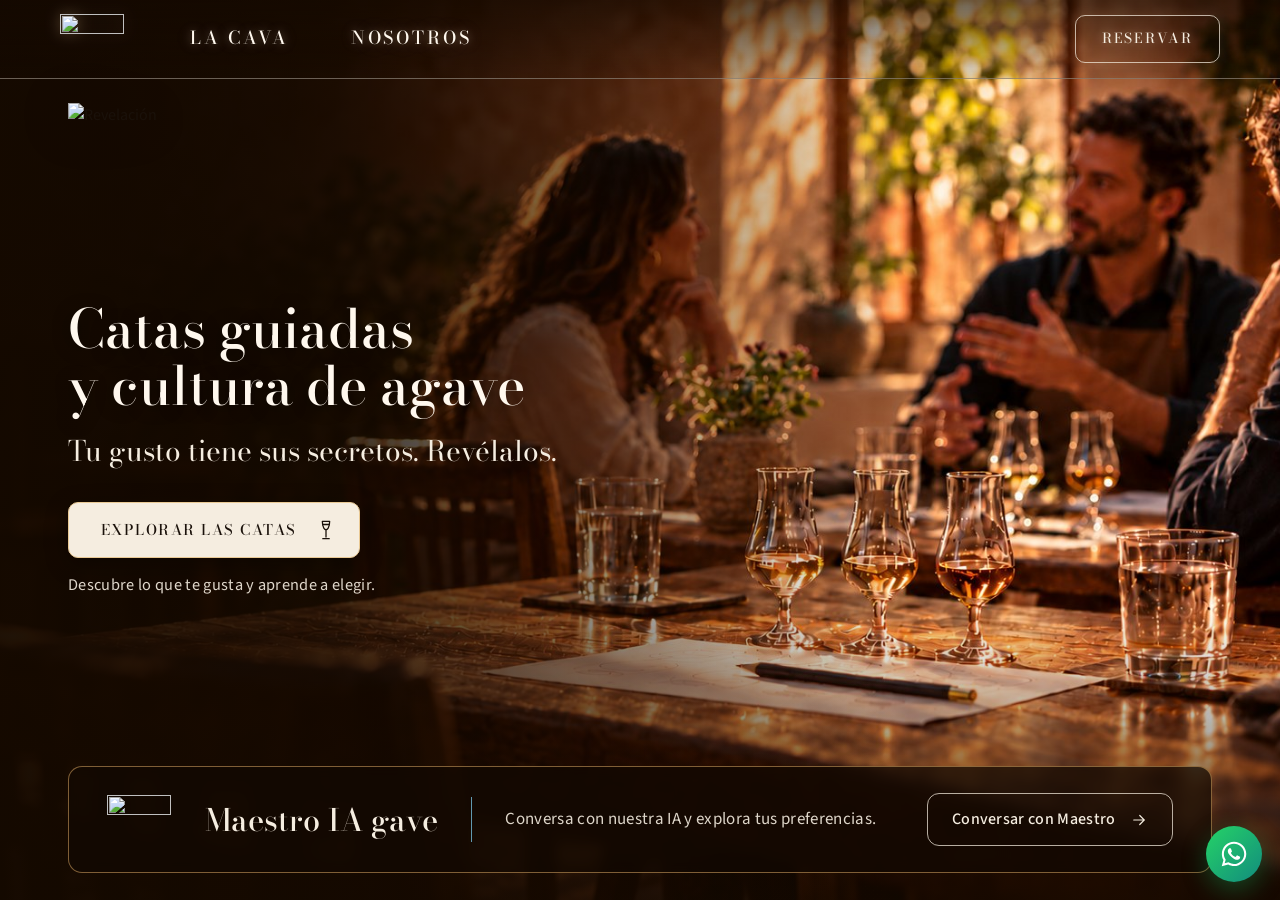
==== commit b42235a4: "Portada de una sola pantalla, logo en vector, paginas alineadas" ====
--- a/index.html
+++ b/index.html
@@ -27,7 +27,7 @@
 
 <header>
   <div class="nav">
-    <a class="nav-home" href="index.html" aria-label="Inicio — Revelación"><img src="./images/agave-icono.png" alt="" width="102" height="79"></a>
+    <a class="nav-home" href="index.html" aria-label="Inicio — Revelación"><img src="./images/agave-icono.svg" alt="" width="102" height="79"></a>
     <nav class="nav-links" aria-label="Principal">
       <a href="https://cavarevelacion.netlify.app/" target="_blank" rel="noopener">La Cava</a>
       <a href="por-que-existimos.html">Nosotros</a>
@@ -39,7 +39,7 @@
 <!-- ================= HERO ================= -->
 <section class="hero hero-home">
   <div class="hero-inner">
-    <img class="hero-logo" src="./images/logo-revelacion-2026.png" alt="Revelación" width="622" height="201">
+    <img class="hero-logo" src="./images/logo-revelacion-2026.svg" alt="Revelación" width="622" height="201">
     <h1 class="hero-title">Catas guiadas<br>y cultura de agave</h1>
     <p class="hero-slogan">Tu gusto tiene sus secretos. Revélalos.</p>
     <div class="hero-cta-home">
@@ -51,7 +51,7 @@
   </div>
   <div class="wrap hero-band-wrap">
     <div class="maestro-band">
-      <img src="./images/agave-icono.png" alt="" width="102" height="79">
+      <img src="./images/agave-icono.svg" alt="" width="102" height="79">
       <span class="mb-title">Maestro IA gave</span>
       <span class="mb-div" aria-hidden="true"></span>
       <p class="mb-text">Conversa con nuestra IA y explora tus preferencias.</p>
@@ -61,80 +61,6 @@
     </div>
   </div>
 </section>
-
-<!-- ================= ACCESOS ================= -->
-<div class="quick">
-  <div class="wrap">
-    <div class="quick-grid">
-      <a class="qcard" href="experiencias-cata.html">
-        <div class="ph" style="background-image:url(./images/cata-mesa-invitados.jpg)"></div>
-        <div class="lbl">Catas</div><div class="dash"></div>
-        <div class="sub">Vive el recorrido guiado, de la tierra a la copa</div>
-      </a>
-      <a class="qcard" href="https://cavarevelacion.netlify.app/" target="_blank" rel="noopener">
-        <div class="ph" style="background-image:url(./images/nuestra_cava.jpg);background-position:center 35%"></div>
-        <div class="lbl">La Cava</div><div class="dash"></div>
-        <div class="sub">Explora nuestra selección y encuentra tu próxima etiqueta</div>
-      </a>
-      <a class="qcard" href="maestro-ia-agave.html">
-        <div class="ph" style="background-image:url(./images/maestro_ia_agave.jpg);background-position:center 55%"></div>
-        <div class="lbl">Maestro IA gave</div><div class="dash"></div>
-        <div class="sub">Tu guía de tequila con IA — pregúntale lo que quieras, 24/7</div>
-      </a>
-      <a class="qcard" href="por-que-existimos.html">
-        <div class="ph" style="background-image:url(./images/porque_existimos.jpg);background-position:center 30%"></div>
-        <div class="lbl">Nosotros</div><div class="dash"></div>
-        <div class="sub">La historia y la gente detrás de Revelación</div>
-      </a>
-    </div>
-  </div>
-</div>
-
-<!-- ================= TESIS (única banda de scroll) ================= -->
-<section class="band band-alt">
-  <div class="wrap tesis">
-    <div>
-      <div class="eyebrow">La experiencia es el negocio</div>
-      <blockquote>No vendemos botellas.<br>Vendemos <em>la capacidad de elegirlas.</em></blockquote>
-      <p class="body">Una cata Revelación es un recorrido guiado: de dónde viene cada etiqueta, cómo se hizo, por qué cuesta lo que cuesta y cómo identificar lo que estás probando. En un ambiente relajado, divertido y sin marketing vacío.</p>
-      <div style="margin-top:26px;display:flex;gap:12px;flex-wrap:wrap">
-        <a class="btn btn-gold" href="experiencias-cata.html">Nuestras catas
-          <svg viewBox="0 0 24 24" fill="none" stroke="currentColor" stroke-width="2"><path d="M5 12h14M13 6l6 6-6 6"/></svg>
-        </a>
-        <a class="btn btn-ghost" href="maestro-ia-agave.html">Preguntar al Maestro IA</a>
-      </div>
-    </div>
-    <div class="facts">
-      <div class="fact"><span class="n">01</span><div><strong>3 a 3.5 horas</strong><span>Duración de la experiencia completa</span></div></div>
-      <div class="fact"><span class="n">02</span><div><strong>Querétaro y CDMX</strong><span>Vamos a tu casa, oficina o restaurante aliado</span></div></div>
-      <div class="fact"><span class="n">03</span><div><strong>Catador certificado</strong><span>Guiada por David, con certificaciones especializadas</span></div></div>
-      <div class="fact"><span class="n">04</span><div><strong>De 8 a 40 personas</strong><span>El formato se ajusta al grupo y a la ocasión</span></div></div>
-    </div>
-  </div>
-</section>
-
-<!-- ================= CTA FINAL ================= -->
-<section class="band-ink">
-  <div class="wrap cta-final">
-    <div class="eyebrow">Reserva</div>
-    <h2>¿Armamos tu cata?</h2>
-    <p>Cuéntanos la ocasión, cuántos son y dónde. Te regresamos propuesta y cotización el mismo día.</p>
-    <div class="row">
-      <a class="btn btn-wsp" href="https://wa.me/525527708659?text=Hola%2C%20quiero%20informaci%C3%B3n%20de%20una%20cata%20Revelaci%C3%B3n" target="_blank" rel="noopener">
-        <svg viewBox="0 0 448 512" fill="#fff" style="width:16px;height:16px"><path d="M380.9 97.1C339 55.1 283.2 32 223.9 32c-122.4 0-222 99.6-222 222 0 39.1 10.2 77.3 29.6 111L0 480l117.7-30.9c32.4 17.7 68.9 27 106.1 27h.1c122.3 0 224.1-99.6 224.1-222 0-59.3-25.2-115-67.1-157zm-157 341.6c-33.2 0-65.7-8.9-94-25.7l-6.7-4-69.8 18.3L72 359.6l-4.4-7c-18.5-29.4-28.2-63.3-28.2-98.2 0-101.7 82.8-184.5 184.6-184.5 49.3 0 95.6 19.2 130.4 54.1 34.8 34.9 56.2 81.2 56.1 130.5 0 101.8-84.9 184.6-186.6 184.6zm101.2-138.2c-5.5-2.8-32.8-16.2-37.9-18-5.1-1.9-8.8-2.8-12.5 2.8-3.7 5.6-14.3 18-17.6 21.8-3.2 3.7-6.5 4.2-12 1.4-32.6-16.3-54-29.1-75.5-66-5.7-9.8 5.7-9.1 16.3-30.3 1.8-3.7.9-6.9-.5-9.7-1.4-2.8-12.5-30.1-17.1-41.2-4.5-10.8-9.1-9.3-12.5-9.5-3.2-.2-6.9-.2-10.6-.2-3.7 0-9.7 1.4-14.8 6.9-5.1 5.6-19.4 19-19.4 46.3 0 27.3 19.9 53.7 22.6 57.4 2.8 3.7 39.1 59.7 94.8 83.8 35.2 15.2 49 16.5 66.6 13.9 10.7-1.6 32.8-13.4 37.4-26.4 4.6-13 4.6-24.1 3.2-26.4-1.3-2.5-5-3.9-10.5-6.6z"/></svg>
-        WhatsApp 55 2770 8659
-      </a>
-      <a class="btn btn-dark" href="maestro-ia-agave.html" style="border-color:var(--gold)">Preguntar al Maestro IA</a>
-    </div>
-  </div>
-</section>
-
-<footer>
-  <div class="wrap">
-    <div class="lockup">Más que tequila, es Revelación</div>
-    <div class="meta">Querétaro · Ciudad de México &nbsp;·&nbsp; <a href="https://wa.me/525527708659" target="_blank" rel="noopener">55 2770 8659</a></div>
-  </div>
-</footer>
 
 <a class="wsp-float" href="https://wa.me/525527708659" target="_blank" rel="noopener" aria-label="WhatsApp">
   <svg viewBox="0 0 448 512"><path d="M380.9 97.1C339 55.1 283.2 32 223.9 32c-122.4 0-222 99.6-222 222 0 39.1 10.2 77.3 29.6 111L0 480l117.7-30.9c32.4 17.7 68.9 27 106.1 27h.1c122.3 0 224.1-99.6 224.1-222 0-59.3-25.2-115-67.1-157zm-157 341.6c-33.2 0-65.7-8.9-94-25.7l-6.7-4-69.8 18.3L72 359.6l-4.4-7c-18.5-29.4-28.2-63.3-28.2-98.2 0-101.7 82.8-184.5 184.6-184.5 49.3 0 95.6 19.2 130.4 54.1 34.8 34.9 56.2 81.2 56.1 130.5 0 101.8-84.9 184.6-186.6 184.6zm101.2-138.2c-5.5-2.8-32.8-16.2-37.9-18-5.1-1.9-8.8-2.8-12.5 2.8-3.7 5.6-14.3 18-17.6 21.8-3.2 3.7-6.5 4.2-12 1.4-32.6-16.3-54-29.1-75.5-66-5.7-9.8 5.7-9.1 16.3-30.3 1.8-3.7.9-6.9-.5-9.7-1.4-2.8-12.5-30.1-17.1-41.2-4.5-10.8-9.1-9.3-12.5-9.5-3.2-.2-6.9-.2-10.6-.2-3.7 0-9.7 1.4-14.8 6.9-5.1 5.6-19.4 19-19.4 46.3 0 27.3 19.9 53.7 22.6 57.4 2.8 3.7 39.1 59.7 94.8 83.8 35.2 15.2 49 16.5 66.6 13.9 10.7-1.6 32.8-13.4 37.4-26.4 4.6-13 4.6-24.1 3.2-26.4-1.3-2.5-5-3.9-10.5-6.6z"/></svg>
--- a/estilo.css
+++ b/estilo.css
@@ -87,19 +87,19 @@
 /* ---------- PORTADA (index) ---------- */
 .home header{position:fixed;left:0;right:0;top:0;background:linear-gradient(180deg,rgba(20,9,0,.62),rgba(20,9,0,.12));backdrop-filter:none;-webkit-backdrop-filter:none;border-bottom-color:rgba(245,237,224,.38);transition:background .3s}
 .home header.scrolled{background:rgba(26,17,10,.95);backdrop-filter:blur(10px);-webkit-backdrop-filter:blur(10px);border-bottom-color:rgba(233,201,148,.26)}
-.hero-home{min-height:max(640px,min(100vh,960px));flex-direction:column;align-items:stretch;justify-content:space-between;background:#140900 url(images/portada-revelacion.jpg) 70% 50%/cover no-repeat;overflow:hidden}
+.hero-home{height:100vh;height:100svh;min-height:0;box-sizing:border-box;flex-direction:column;align-items:stretch;justify-content:space-between;background:#140900 url(images/portada-revelacion.jpg) 70% 50%/cover no-repeat;overflow:hidden}
 .hero-home::before{content:"";position:absolute;inset:0;background:linear-gradient(90deg,rgba(20,9,0,.95) 0%,rgba(20,9,0,.84) 26%,rgba(20,9,0,.4) 50%,rgba(20,9,0,0) 70%),linear-gradient(0deg,rgba(20,9,0,.8) 0%,rgba(20,9,0,0) 32%)}
 .hero-home>*{position:relative}
-.hero-home .hero-inner{padding:calc(76px + clamp(28px,6vh,64px)) clamp(20px,5vw,48px) 24px}
+.hero-home .hero-inner{padding:calc(76px + clamp(8px,3vh,40px)) clamp(20px,5vw,48px) 0}
 header .nav>.btn-sm{font-size:.86rem;letter-spacing:.14em;padding:12px 26px;text-shadow:0 0 10px rgba(255,236,204,.4);box-shadow:0 0 14px rgba(233,201,148,.12)}
-.hero-logo{display:block;width:clamp(250px,38vw,560px);height:auto;filter:drop-shadow(0 4px 24px rgba(0,0,0,.45))}
-.hero-home .hero-title{font-family:var(--serif);font-weight:500;letter-spacing:0;font-variation-settings:'opsz' 28;font-size:clamp(2.1rem,4.2vw,3.75rem);line-height:1.06;color:#FFF8EE;margin-top:clamp(38px,7vh,76px);text-shadow:0 2px 18px rgba(0,0,0,.45)}
-.hero-slogan{font-family:var(--serif);font-weight:400;font-variation-settings:'opsz' 24;font-size:clamp(1.25rem,2.2vw,1.95rem);line-height:1.25;color:var(--cream);margin-top:clamp(16px,2.6vh,26px)}
-.hero-cta-home{margin-top:clamp(30px,5vh,52px)}
+.hero-logo{display:block;width:min(560px,38vw,calc(25vh*3.09));height:auto;filter:drop-shadow(0 4px 24px rgba(0,0,0,.45))}
+.hero-home .hero-title{font-family:var(--serif);font-weight:500;letter-spacing:0;font-variation-settings:'opsz' 28;font-size:clamp(1.7rem,min(4.2vw,6.4vh),3.75rem);line-height:1.06;color:#FFF8EE;margin-top:clamp(18px,4.5vh,60px);text-shadow:0 2px 18px rgba(0,0,0,.45)}
+.hero-slogan{font-family:var(--serif);font-weight:400;font-variation-settings:'opsz' 24;font-size:clamp(1.1rem,min(2.2vw,3.4vh),1.95rem);line-height:1.25;color:var(--cream);margin-top:clamp(10px,2vh,24px)}
+.hero-cta-home{margin-top:clamp(18px,3.8vh,46px)}
 .btn-lg{min-height:56px;padding:14px 22px 14px 32px;font-size:.92rem;letter-spacing:.1em;gap:18px}
 .btn .ico-copa{width:22px;height:22px}
-.hero-note{font-family:var(--sans);font-size:1.02rem;color:rgba(245,237,224,.9);margin-top:14px;letter-spacing:.02em}
-.hero-band-wrap{width:100%;padding-bottom:clamp(18px,3.5vh,36px)}
+.hero-note{font-family:var(--sans);font-size:1.02rem;color:rgba(245,237,224,.9);margin-top:clamp(8px,1.6vh,14px);letter-spacing:.02em}
+.hero-band-wrap{width:100%;padding-bottom:clamp(14px,3vh,32px)}
 .maestro-band{display:flex;align-items:center;gap:clamp(16px,2.6vw,40px);padding:clamp(16px,2vw,26px) clamp(20px,3vw,40px);border:1px solid rgba(201,153,90,.6);border-radius:14px;background:rgba(18,9,2,.74);backdrop-filter:blur(6px);-webkit-backdrop-filter:blur(6px)}
 .maestro-band img{width:clamp(48px,5vw,74px);height:auto;flex:none}
 .mb-title{font-family:var(--serif);font-weight:500;font-variation-settings:'opsz' 28;font-size:clamp(1.5rem,2.4vw,2.2rem);color:var(--cream);white-space:nowrap}
@@ -108,14 +108,16 @@
 .btn-band{font-family:var(--sans);text-transform:none;font-size:1rem;letter-spacing:.02em;font-weight:500;padding:13px 24px;border-radius:12px;gap:14px}
 .btn-band svg{width:18px;height:18px}
 @media(max-width:820px){
-  .hero-home{min-height:auto;background-position:74% 0%;background-size:auto 72%;background-color:#140900}
+  .hero-home{background-position:74% 0%;background-size:auto 72%;background-color:#140900}
   .hero-home::before{background:linear-gradient(180deg,rgba(20,9,0,.5) 0%,rgba(20,9,0,.34) 13%,rgba(20,9,0,.8) 30%,rgba(20,9,0,.93) 48%,#140900 66%)}
-  .hero-home .hero-inner{padding:calc(60px + 36px) 20px 20px}
+  .hero-home .hero-inner{padding:calc(60px + 2vh) 20px 0;margin-top:auto}
   .hero-cta-home .btn{width:100%;justify-content:space-between}
   .maestro-band{flex-wrap:wrap;gap:12px 16px}
   .mb-div{display:none}
   .mb-text{flex:1 1 100%;font-size:1rem}
   .btn-band{flex:1 1 100%}
+  .home .wsp-float{display:none}
+  .home .hero-band-wrap{padding-bottom:12px}
 }
 
 /* ---------- TARJETAS DE ACCESO ---------- */
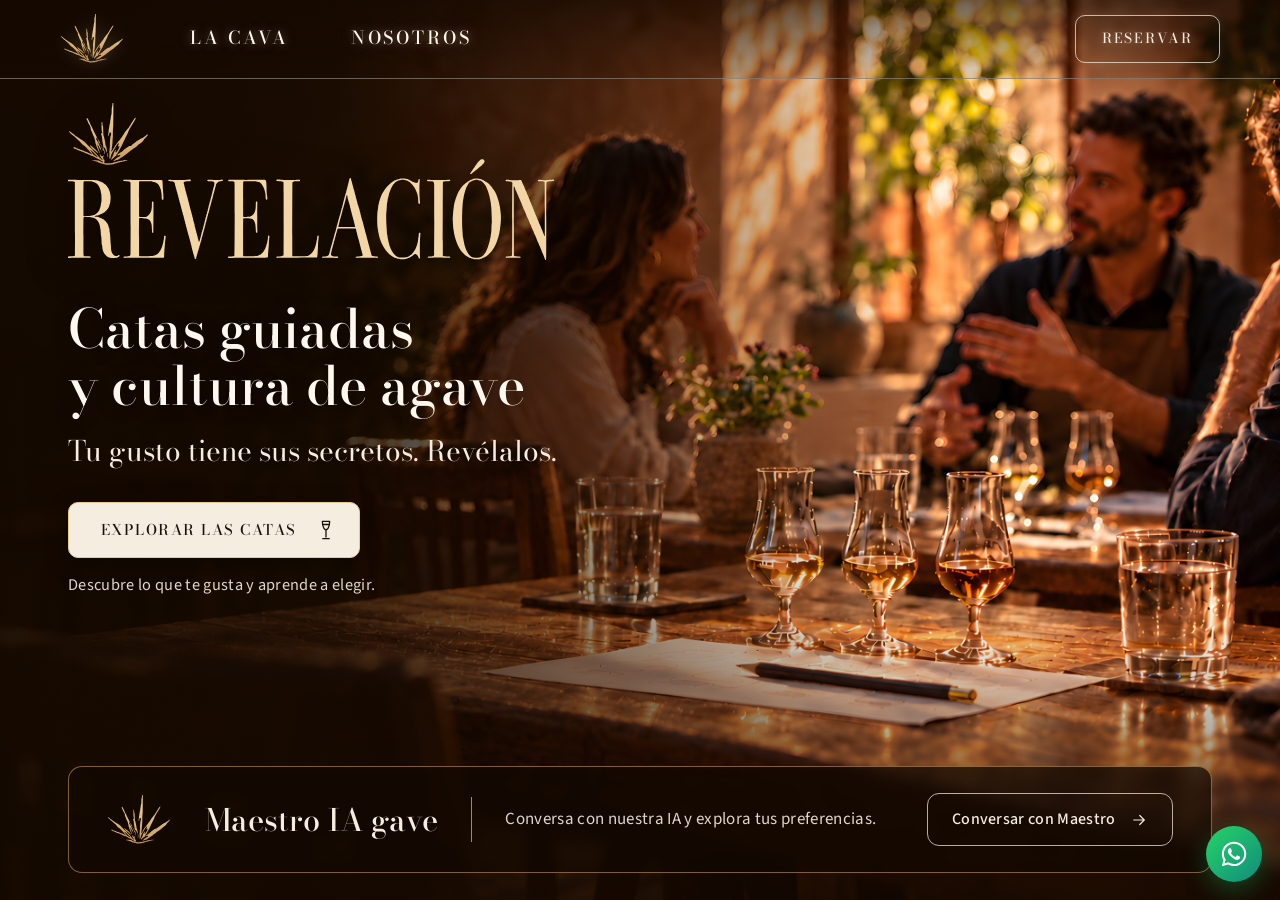
==== commit ecb39200: "Paginas apuntan a la miniatura nueva; vista previa para Maestro IA gave" ====
--- a/index.html
+++ b/index.html
@@ -10,14 +10,14 @@
 <meta property="og:url" content="https://www.revelacion.mx/">
 <meta property="og:title" content="Revelación — Experiencia de Tequila">
 <meta property="og:description" content="Catas de tequila privadas, corporativas y a la medida en Querétaro y CDMX. Etiquetas con historia, carácter y origen.">
-<meta property="og:image" content="https://www.revelacion.mx/images/whatsapp-thumbnail.jpg">
-<meta property="og:image:width" content="1756">
-<meta property="og:image:height" content="920">
+<meta property="og:image" content="https://www.revelacion.mx/images/og-revelacion-2026.jpg">
+<meta property="og:image:width" content="1200">
+<meta property="og:image:height" content="630">
 <meta property="og:locale" content="es_MX">
 <meta name="twitter:card" content="summary_large_image">
 <meta name="twitter:title" content="Revelación — Experiencia de Tequila">
 <meta name="twitter:description" content="Catas de tequila privadas, corporativas y a la medida en Querétaro y CDMX. Etiquetas con historia, carácter y origen.">
-<meta name="twitter:image" content="https://www.revelacion.mx/images/whatsapp-thumbnail.jpg">
+<meta name="twitter:image" content="https://www.revelacion.mx/images/og-revelacion-2026.jpg">
 <link rel="preconnect" href="https://fonts.googleapis.com">
 <link rel="preconnect" href="https://fonts.gstatic.com" crossorigin>
 <link href="https://fonts.googleapis.com/css2?family=Bodoni+Moda:ital,opsz,wght@0,6..96,400..800;1,6..96,400..800&family=Source+Sans+3:ital,wght@0,300..700;1,300..700&display=swap" rel="stylesheet">
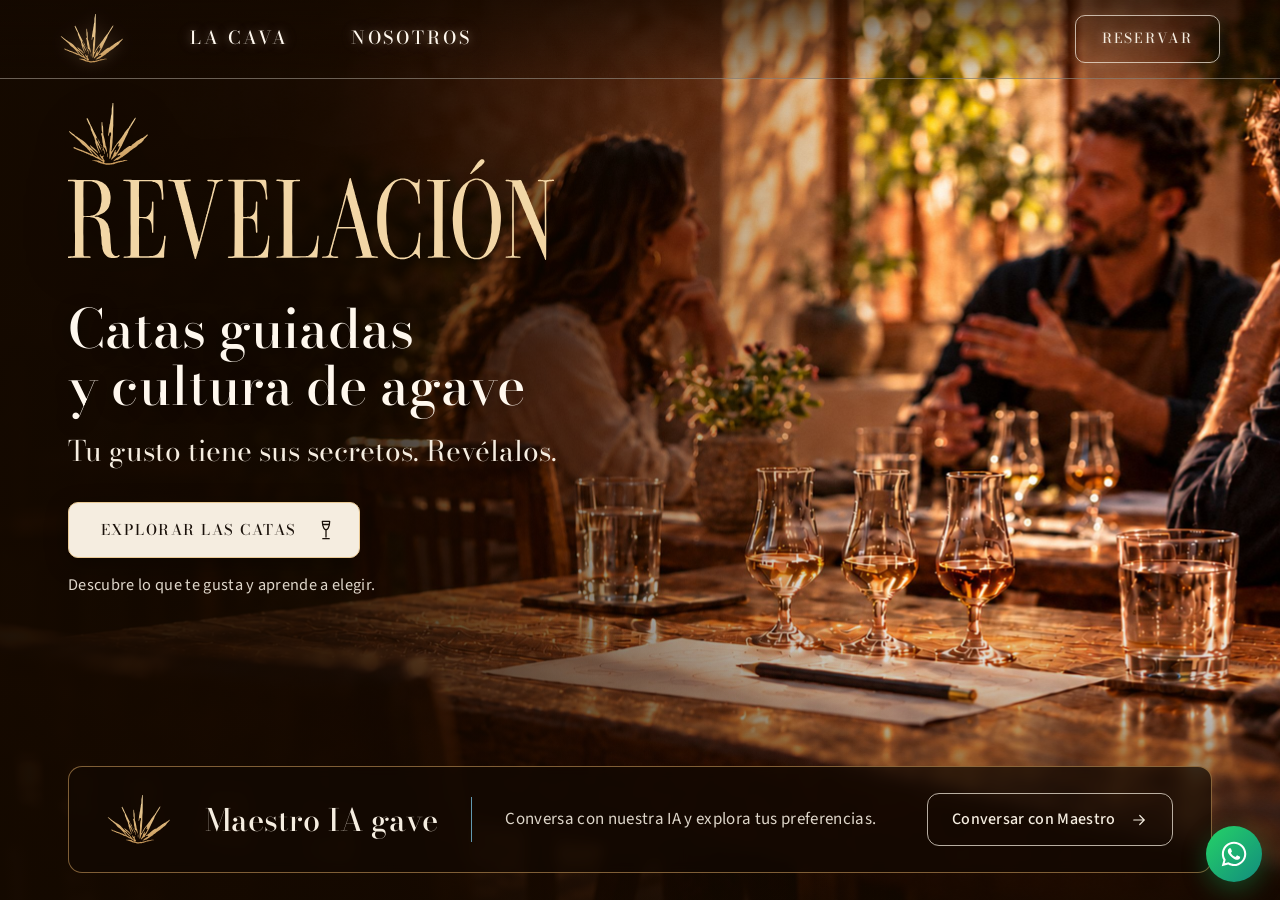
==== commit 9d01b53e: "La Cava abre en la misma pestana (tiene boton de regreso)" ====
--- a/index.html
+++ b/index.html
@@ -29,7 +29,7 @@
   <div class="nav">
     <a class="nav-home" href="index.html" aria-label="Inicio — Revelación"><img src="./images/agave-icono.svg" alt="" width="102" height="79"></a>
     <nav class="nav-links" aria-label="Principal">
-      <a href="https://cavarevelacion.netlify.app/" target="_blank" rel="noopener">La Cava</a>
+      <a href="https://cavarevelacion.netlify.app/">La Cava</a>
       <a href="por-que-existimos.html">Nosotros</a>
     </nav>
     <a class="btn btn-outline btn-sm" href="https://wa.me/525527708659?text=Hola%2C%20quiero%20reservar%20una%20cata%20Revelaci%C3%B3n" target="_blank" rel="noopener">Reservar</a>
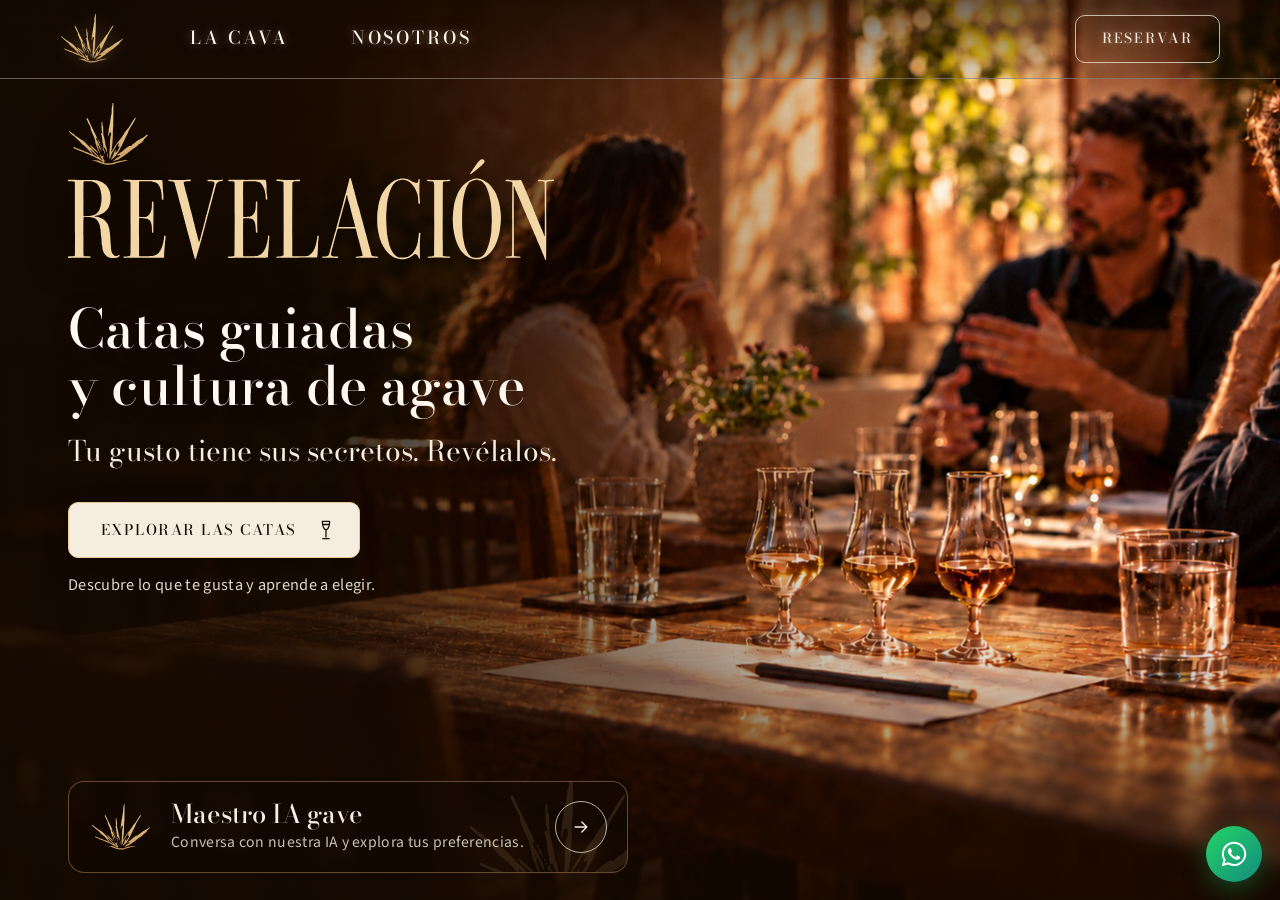
==== commit 97671cec: "Portada celular nueva y tarjeta compacta del Maestro IA gave" ====
--- a/index.html
+++ b/index.html
@@ -3,19 +3,19 @@
 <head>
 <meta charset="UTF-8">
 <meta name="viewport" content="width=device-width, initial-scale=1.0">
-<title>Revelación — Experiencia de Tequila</title>
+<title>Revelación — Catas guiadas y cultura de agave</title>
 <meta name="description" content="Catas de tequila privadas, corporativas y a la medida en Querétaro y CDMX. Etiquetas con historia, carácter y origen.">
 <link rel="canonical" href="https://www.revelacion.mx/">
 <meta property="og:type" content="website">
 <meta property="og:url" content="https://www.revelacion.mx/">
-<meta property="og:title" content="Revelación — Experiencia de Tequila">
+<meta property="og:title" content="Revelación — Catas guiadas y cultura de agave">
 <meta property="og:description" content="Catas de tequila privadas, corporativas y a la medida en Querétaro y CDMX. Etiquetas con historia, carácter y origen.">
 <meta property="og:image" content="https://www.revelacion.mx/images/og-revelacion-2026.jpg">
 <meta property="og:image:width" content="1200">
 <meta property="og:image:height" content="630">
 <meta property="og:locale" content="es_MX">
 <meta name="twitter:card" content="summary_large_image">
-<meta name="twitter:title" content="Revelación — Experiencia de Tequila">
+<meta name="twitter:title" content="Revelación — Catas guiadas y cultura de agave">
 <meta name="twitter:description" content="Catas de tequila privadas, corporativas y a la medida en Querétaro y CDMX. Etiquetas con historia, carácter y origen.">
 <meta name="twitter:image" content="https://www.revelacion.mx/images/og-revelacion-2026.jpg">
 <link rel="preconnect" href="https://fonts.googleapis.com">
@@ -27,12 +27,12 @@
 
 <header>
   <div class="nav">
-    <a class="nav-home" href="index.html" aria-label="Inicio — Revelación"><img src="./images/agave-icono.svg" alt="" width="102" height="79"></a>
+    <a class="nav-home" href="index.html" aria-label="Inicio — Revelación"><img src="./images/agave-icono.svg" alt="" width="102" height="79"><img class="nav-wordmark" src="./images/revelacion-wordmark.svg" alt="" width="624" height="131"></a>
     <nav class="nav-links" aria-label="Principal">
       <a href="https://cavarevelacion.netlify.app/">La Cava</a>
       <a href="por-que-existimos.html">Nosotros</a>
     </nav>
-    <a class="btn btn-outline btn-sm" href="https://wa.me/525527708659?text=Hola%2C%20quiero%20reservar%20una%20cata%20Revelaci%C3%B3n" target="_blank" rel="noopener">Reservar</a>
+    <a class="btn btn-outline btn-sm" href="https://wa.me/525527708659?text=Hola%2C%20quiero%20reservar%20una%20cata%20Revelaci%C3%B3n" target="_blank" rel="noopener">Reservar<svg class="ico-arrow" viewBox="0 0 24 24" fill="none" stroke="currentColor" stroke-width="1.6" stroke-linecap="round" aria-hidden="true"><path d="M5 12h14M13 6l6 6-6 6"/></svg></a>
   </div>
 </header>
 
--- a/estilo.css
+++ b/estilo.css
@@ -238,3 +238,45 @@
 }
 @media(prefers-reduced-motion:reduce){*{transition:none!important}}
 @media(max-width:820px){ .founders-grid{grid-template-columns:1fr!important} }
+
+/* ---------- PORTADA · CELULAR ---------- */
+.nav-home img.nav-wordmark,header .btn .ico-arrow{display:none}
+@media(max-width:820px){
+  .home .nav{display:grid;grid-template-columns:1fr auto;grid-template-areas:"home cta" "links links";align-items:center;gap:6px 12px;padding:12px 18px 0}
+  .home .nav-home{grid-area:home;gap:8px;min-height:40px;min-width:0}
+  .home .nav-home img{width:34px;flex:none}
+  .home .nav-home img.nav-wordmark{display:block;flex:1 1 auto;min-width:0;width:100%;max-width:220px;filter:drop-shadow(0 2px 10px rgba(0,0,0,.55))}
+  .home header .nav>.btn-sm{grid-area:cta;border-radius:999px;padding:8px 12px 8px 14px;font-size:.62rem;letter-spacing:.12em;gap:6px;background:rgba(20,9,0,.35)}
+  .home header .btn .ico-arrow{display:block;width:15px;height:15px}
+  .home .nav-links{grid-area:links;gap:24px;padding:2px 0 0;border-top:1px solid rgba(233,201,148,.22);margin-top:2px}
+  .home .nav-links a{font-size:.72rem;letter-spacing:.2em;padding:9px 0}
+  .home header{border-bottom:0;background:linear-gradient(180deg,rgba(20,9,0,.78) 0%,rgba(20,9,0,.45) 70%,rgba(20,9,0,0) 100%)}
+  .home .hero-home{background-size:auto 66%;background-position:68% 0}
+  .home .hero-home::before{background:linear-gradient(180deg,rgba(20,9,0,.35) 0%,rgba(20,9,0,0) 20%,rgba(20,9,0,0) 34%,rgba(20,9,0,.75) 52%,#140900 66%)}
+  .home .hero-logo{display:none}
+  .home .hero-note{font-size:.88rem;margin-top:10px;color:rgba(245,237,224,.82)}
+  .home .hero-home .hero-inner{padding:0 22px}
+  .home .hero-home .hero-title{font-size:clamp(2.1rem,min(10.4vw,5.6svh),2.9rem);line-height:1.04;margin-top:0}
+  .home .hero-slogan{font-size:clamp(1.05rem,min(4.9vw,2.6svh),1.3rem);margin-top:clamp(8px,1.4svh,14px)}
+  .home .hero-cta-home{margin-top:clamp(14px,2.6svh,26px)}
+  .home .btn-lg{min-height:52px}
+  .home .hero-band-wrap{padding:clamp(12px,2.2svh,22px) 22px clamp(12px,2.4svh,24px)}
+  .home .maestro-band{display:grid;grid-template-columns:44px 1fr 44px;grid-template-areas:"ico tit btn" "ico txt btn";gap:2px 14px;padding:12px 14px;border-radius:14px;border-color:rgba(201,153,90,.42);background:rgba(18,9,2,.6);position:relative;overflow:hidden}
+  .home .maestro-band::after{content:"";position:absolute;right:-28px;bottom:-26px;width:150px;height:116px;background:url(images/agave-icono.svg) center/contain no-repeat;opacity:.13;pointer-events:none}
+  .home .maestro-band img{grid-area:ico;width:44px}
+  .home .mb-title{grid-area:tit;font-size:1.22rem;line-height:1.1}
+  .home .mb-text{grid-area:txt;min-width:0;font-size:.82rem;line-height:1.35;color:rgba(245,237,224,.78)}
+  .home .btn-band{grid-area:btn;width:44px;height:44px;min-height:0;padding:0;border-radius:50%;font-size:0;gap:0;justify-content:center;position:relative;z-index:1}
+  .home .btn-band svg{width:18px;height:18px}
+}
+@media(min-width:821px){
+  .home .hero-band-wrap{display:flex}
+  .home .maestro-band{display:grid;grid-template-columns:60px 1fr 52px;grid-template-areas:"ico tit btn" "ico txt btn";gap:4px 20px;align-items:center;width:min(560px,100%);padding:18px 20px 18px 22px;border-radius:16px;border-color:rgba(201,153,90,.45);background:rgba(18,9,2,.62);position:relative;overflow:hidden}
+  .home .maestro-band::after{content:"";position:absolute;right:-30px;bottom:-34px;width:190px;height:146px;background:url(images/agave-icono.svg) center/contain no-repeat;opacity:.12;pointer-events:none}
+  .home .maestro-band img{grid-area:ico;width:60px}
+  .home .mb-div{display:none}
+  .home .mb-title{grid-area:tit;font-size:1.6rem;line-height:1.1}
+  .home .mb-text{grid-area:txt;min-width:0;font-size:.98rem;line-height:1.4;color:rgba(245,237,224,.8)}
+  .home .btn-band{grid-area:btn;width:52px;height:52px;min-height:0;padding:0;border-radius:50%;font-size:0;gap:0;justify-content:center;position:relative;z-index:1}
+  .home .btn-band svg{width:20px;height:20px}
+}
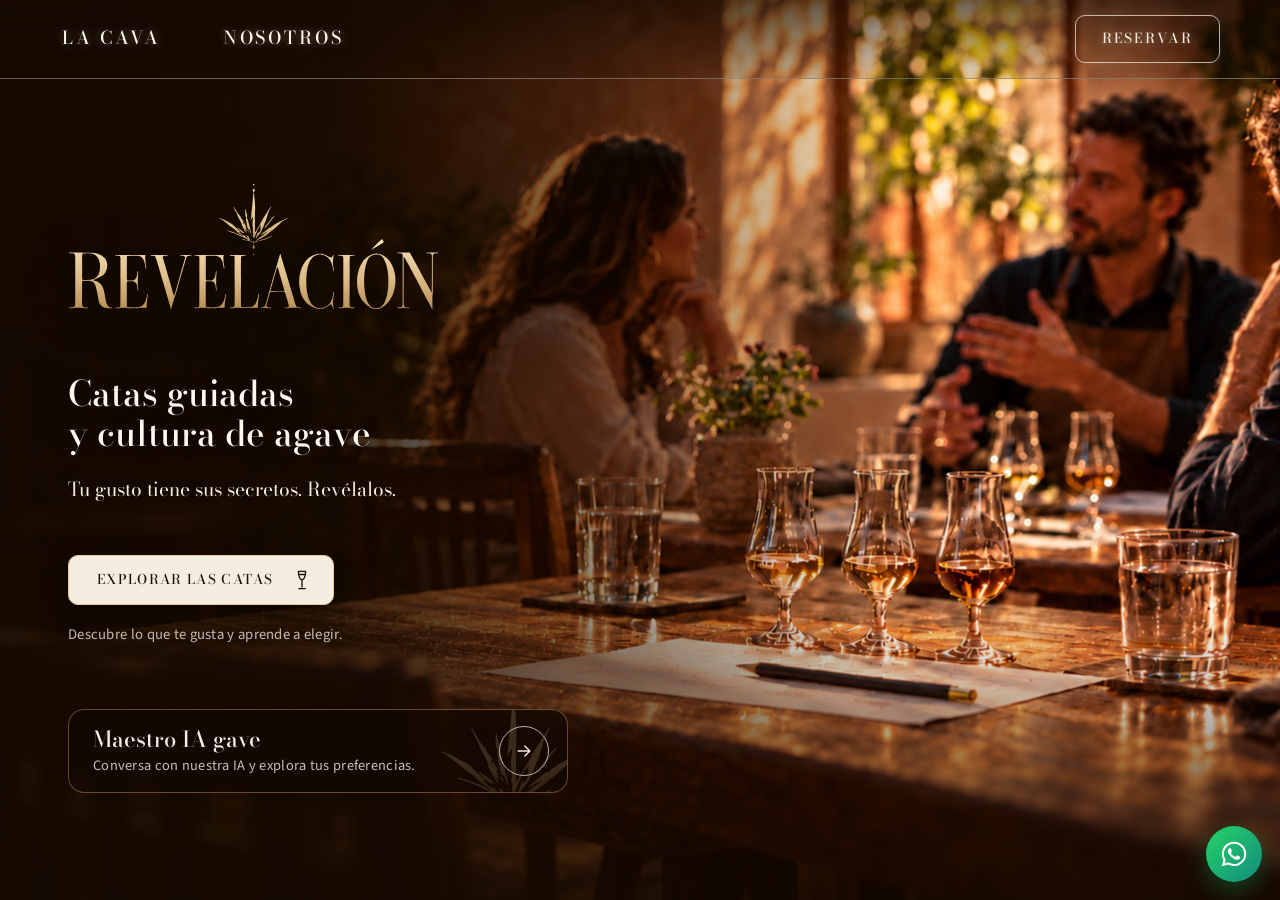
==== commit a271e047: "Portada con bloque centrado y mas aire; paginas usan logo y miniatura nuevos" ====
--- a/index.html
+++ b/index.html
@@ -10,14 +10,14 @@
 <meta property="og:url" content="https://www.revelacion.mx/">
 <meta property="og:title" content="Revelación — Catas guiadas y cultura de agave">
 <meta property="og:description" content="Catas de tequila privadas, corporativas y a la medida en Querétaro y CDMX. Etiquetas con historia, carácter y origen.">
-<meta property="og:image" content="https://www.revelacion.mx/images/og-revelacion-2026.jpg">
+<meta property="og:image" content="https://www.revelacion.mx/images/og-revelacion-v2.jpg">
 <meta property="og:image:width" content="1200">
 <meta property="og:image:height" content="630">
 <meta property="og:locale" content="es_MX">
 <meta name="twitter:card" content="summary_large_image">
 <meta name="twitter:title" content="Revelación — Catas guiadas y cultura de agave">
 <meta name="twitter:description" content="Catas de tequila privadas, corporativas y a la medida en Querétaro y CDMX. Etiquetas con historia, carácter y origen.">
-<meta name="twitter:image" content="https://www.revelacion.mx/images/og-revelacion-2026.jpg">
+<meta name="twitter:image" content="https://www.revelacion.mx/images/og-revelacion-v2.jpg">
 <link rel="preconnect" href="https://fonts.googleapis.com">
 <link rel="preconnect" href="https://fonts.gstatic.com" crossorigin>
 <link href="https://fonts.googleapis.com/css2?family=Bodoni+Moda:ital,opsz,wght@0,6..96,400..800;1,6..96,400..800&family=Source+Sans+3:ital,wght@0,300..700;1,300..700&display=swap" rel="stylesheet">
@@ -27,7 +27,7 @@
 
 <header>
   <div class="nav">
-    <a class="nav-home" href="index.html" aria-label="Inicio — Revelación"><img src="./images/agave-icono.svg" alt="" width="102" height="79"><img class="nav-wordmark" src="./images/revelacion-wordmark.svg" alt="" width="624" height="131"></a>
+    <a class="nav-home" href="index.html" aria-label="Inicio — Revelación"><img src="./images/agave-icono.svg" alt="" width="177" height="184"><img class="nav-wordmark" src="./images/revelacion-wordmark.svg" alt="" width="931" height="180"></a>
     <nav class="nav-links" aria-label="Principal">
       <a href="https://cavarevelacion.netlify.app/">La Cava</a>
       <a href="por-que-existimos.html">Nosotros</a>
@@ -39,7 +39,7 @@
 <!-- ================= HERO ================= -->
 <section class="hero hero-home">
   <div class="hero-inner">
-    <img class="hero-logo" src="./images/logo-revelacion-2026.svg" alt="Revelación" width="622" height="201">
+    <img class="hero-logo" src="./images/logo-revelacion-2026.svg" alt="Revelación" width="931" height="319">
     <h1 class="hero-title">Catas guiadas<br>y cultura de agave</h1>
     <p class="hero-slogan">Tu gusto tiene sus secretos. Revélalos.</p>
     <div class="hero-cta-home">
@@ -51,7 +51,7 @@
   </div>
   <div class="wrap hero-band-wrap">
     <div class="maestro-band">
-      <img src="./images/agave-icono.svg" alt="" width="102" height="79">
+      <img src="./images/agave-icono.svg" alt="" width="177" height="184">
       <span class="mb-title">Maestro IA gave</span>
       <span class="mb-div" aria-hidden="true"></span>
       <p class="mb-text">Conversa con nuestra IA y explora tus preferencias.</p>
--- a/estilo.css
+++ b/estilo.css
@@ -40,7 +40,7 @@
 header{position:sticky;top:0;z-index:100;background:rgba(26,17,10,.94);backdrop-filter:blur(10px);-webkit-backdrop-filter:blur(10px);border-bottom:1px solid rgba(233,201,148,.26)}
 .nav{max-width:var(--maxw);margin:0 auto;padding:14px clamp(16px,4vw,40px);display:flex;align-items:center;gap:clamp(18px,5vw,64px)}
 .nav-home{display:flex;align-items:center;min-height:44px;color:var(--gold-lt);flex:0 0 auto}
-.nav-home img{width:64px;height:auto;display:block;filter:drop-shadow(0 0 8px rgba(233,201,148,.35))}
+.nav-home img{width:auto;height:56px;display:block;filter:drop-shadow(0 0 8px rgba(233,201,148,.35))}
 .nav-links{display:flex;gap:clamp(18px,4.5vw,64px);flex:1}
 .nav-links a{font-family:var(--caps);font-size:1.12rem;font-weight:500;letter-spacing:.16em;text-transform:uppercase;color:#FFF8EE;padding:10px 2px;border-bottom:1px solid transparent;text-shadow:0 0 10px rgba(255,236,204,.45),0 0 24px rgba(233,201,148,.22);transition:.25s}
 .nav-links a:hover,.nav-links a.on{color:var(--gold-lt);border-bottom-color:var(--gold)}
@@ -92,7 +92,7 @@
 .hero-home>*{position:relative}
 .hero-home .hero-inner{padding:calc(76px + clamp(8px,3vh,40px)) clamp(20px,5vw,48px) 0}
 header .nav>.btn-sm{font-size:.86rem;letter-spacing:.14em;padding:12px 26px;text-shadow:0 0 10px rgba(255,236,204,.4);box-shadow:0 0 14px rgba(233,201,148,.12)}
-.hero-logo{display:block;width:min(560px,38vw,calc(25vh*3.09));height:auto;filter:drop-shadow(0 4px 24px rgba(0,0,0,.45))}
+.hero-logo{display:block;width:min(560px,38vw,calc(25vh*2.92));height:auto;filter:drop-shadow(0 4px 24px rgba(0,0,0,.45))}
 .hero-home .hero-title{font-family:var(--serif);font-weight:500;letter-spacing:0;font-variation-settings:'opsz' 28;font-size:clamp(1.7rem,min(4.2vw,6.4vh),3.75rem);line-height:1.06;color:#FFF8EE;margin-top:clamp(18px,4.5vh,60px);text-shadow:0 2px 18px rgba(0,0,0,.45)}
 .hero-slogan{font-family:var(--serif);font-weight:400;font-variation-settings:'opsz' 24;font-size:clamp(1.1rem,min(2.2vw,3.4vh),1.95rem);line-height:1.25;color:var(--cream);margin-top:clamp(10px,2vh,24px)}
 .hero-cta-home{margin-top:clamp(18px,3.8vh,46px)}
@@ -218,7 +218,7 @@
 }
 @media(max-width:820px){
   .nav{padding:6px 16px;gap:16px}
-  .nav-home img{width:46px}
+  .nav-home img{width:auto;height:42px}
   .nav-links{gap:18px}
   .nav-links a{font-size:.78rem;letter-spacing:.12em}
   header .nav>.btn-sm{padding:9px 14px;font-size:.68rem;letter-spacing:.1em}
@@ -244,8 +244,8 @@
 @media(max-width:820px){
   .home .nav{display:grid;grid-template-columns:1fr auto;grid-template-areas:"home cta" "links links";align-items:center;gap:6px 12px;padding:12px 18px 0}
   .home .nav-home{grid-area:home;gap:8px;min-height:40px;min-width:0}
-  .home .nav-home img{width:34px;flex:none}
-  .home .nav-home img.nav-wordmark{display:block;flex:1 1 auto;min-width:0;width:100%;max-width:220px;filter:drop-shadow(0 2px 10px rgba(0,0,0,.55))}
+  .home .nav-home img{width:auto;height:38px;flex:none}
+  .home .nav-home img.nav-wordmark{display:block;flex:1 1 auto;min-width:0;width:100%;height:auto;max-width:230px;filter:drop-shadow(0 2px 10px rgba(0,0,0,.55))}
   .home header .nav>.btn-sm{grid-area:cta;border-radius:999px;padding:8px 12px 8px 14px;font-size:.62rem;letter-spacing:.12em;gap:6px;background:rgba(20,9,0,.35)}
   .home header .btn .ico-arrow{display:block;width:15px;height:15px}
   .home .nav-links{grid-area:links;gap:24px;padding:2px 0 0;border-top:1px solid rgba(233,201,148,.22);margin-top:2px}
@@ -261,9 +261,9 @@
   .home .hero-cta-home{margin-top:clamp(14px,2.6svh,26px)}
   .home .btn-lg{min-height:52px}
   .home .hero-band-wrap{padding:clamp(12px,2.2svh,22px) 22px clamp(12px,2.4svh,24px)}
-  .home .maestro-band{display:grid;grid-template-columns:44px 1fr 44px;grid-template-areas:"ico tit btn" "ico txt btn";gap:2px 14px;padding:12px 14px;border-radius:14px;border-color:rgba(201,153,90,.42);background:rgba(18,9,2,.6);position:relative;overflow:hidden}
-  .home .maestro-band::after{content:"";position:absolute;right:-28px;bottom:-26px;width:150px;height:116px;background:url(images/agave-icono.svg) center/contain no-repeat;opacity:.13;pointer-events:none}
-  .home .maestro-band img{grid-area:ico;width:44px}
+  .home .maestro-band{display:grid;grid-template-columns:1fr 44px;grid-template-areas:"tit btn" "txt btn";gap:2px 14px;padding:13px 14px 13px 18px;border-radius:14px;border-color:rgba(201,153,90,.42);background:rgba(18,9,2,.6);position:relative;overflow:hidden}
+  .home .maestro-band::after{content:"";position:absolute;right:18px;bottom:-24px;width:150px;height:116px;background:url(images/agave-icono.svg) center/contain no-repeat;opacity:.18;pointer-events:none}
+  .home .maestro-band img{display:none}
   .home .mb-title{grid-area:tit;font-size:1.22rem;line-height:1.1}
   .home .mb-text{grid-area:txt;min-width:0;font-size:.82rem;line-height:1.35;color:rgba(245,237,224,.78)}
   .home .btn-band{grid-area:btn;width:44px;height:44px;min-height:0;padding:0;border-radius:50%;font-size:0;gap:0;justify-content:center;position:relative;z-index:1}
@@ -272,7 +272,7 @@
 @media(min-width:821px){
   .home .hero-band-wrap{display:flex}
   .home .maestro-band{display:grid;grid-template-columns:60px 1fr 52px;grid-template-areas:"ico tit btn" "ico txt btn";gap:4px 20px;align-items:center;width:min(560px,100%);padding:18px 20px 18px 22px;border-radius:16px;border-color:rgba(201,153,90,.45);background:rgba(18,9,2,.62);position:relative;overflow:hidden}
-  .home .maestro-band::after{content:"";position:absolute;right:-30px;bottom:-34px;width:190px;height:146px;background:url(images/agave-icono.svg) center/contain no-repeat;opacity:.12;pointer-events:none}
+  .home .maestro-band::after{content:"";position:absolute;right:28px;bottom:-30px;width:210px;height:162px;background:url(images/agave-icono.svg) center/contain no-repeat;opacity:.2;pointer-events:none}
   .home .maestro-band img{grid-area:ico;width:60px}
   .home .mb-div{display:none}
   .home .mb-title{grid-area:tit;font-size:1.6rem;line-height:1.1}
@@ -280,3 +280,27 @@
   .home .btn-band{grid-area:btn;width:52px;height:52px;min-height:0;padding:0;border-radius:50%;font-size:0;gap:0;justify-content:center;position:relative;z-index:1}
   .home .btn-band svg{width:20px;height:20px}
 }
+@media(min-width:821px){
+  /* propuesta: menos agaves, escala menor, más aire */
+  .home .nav-home{display:none}
+  .home .hero-home .hero-inner{padding-top:calc(76px + clamp(22px,6.5vh,96px))}
+  .home .hero-logo{width:min(430px,29vw,calc(22vh*2.92))}
+  .home .hero-home .hero-title{font-size:clamp(1.45rem,min(2.75vw,4.4vh),2.55rem);line-height:1.14;margin-top:clamp(30px,7vh,84px)}
+  .home .hero-slogan{font-size:clamp(1rem,min(1.5vw,2.4vh),1.35rem);margin-top:clamp(14px,2.6vh,30px)}
+  .home .hero-cta-home{margin-top:clamp(30px,6vh,72px)}
+  .home .btn-lg{min-height:50px;padding:12px 20px 12px 28px;font-size:.84rem}
+  .home .hero-note{font-size:.92rem;color:rgba(245,237,224,.78);margin-top:clamp(12px,2vh,22px)}
+  .home .hero-band-wrap{padding-bottom:clamp(22px,5vh,56px)}
+  .home .maestro-band{grid-template-columns:1fr 50px;grid-template-areas:"tit btn" "txt btn";width:min(500px,100%);padding:16px 18px 16px 24px}
+  .home .maestro-band img{display:none}
+  .home .maestro-band::after{right:-46px;bottom:-40px;width:200px;height:154px;opacity:.18}
+  .home .mb-title{font-size:1.38rem}
+  .home .mb-text{font-size:.9rem;white-space:nowrap}
+  .home .btn-band{width:50px;height:50px}
+}
+@media(min-width:821px){
+  /* bloque centrado: contenido + Maestro juntos */
+  .home .hero-home{justify-content:center;padding-top:76px}
+  .home .hero-home .hero-inner{padding-top:0}
+  .home .hero-band-wrap{padding-top:clamp(36px,7vh,80px);padding-bottom:0}
+}
